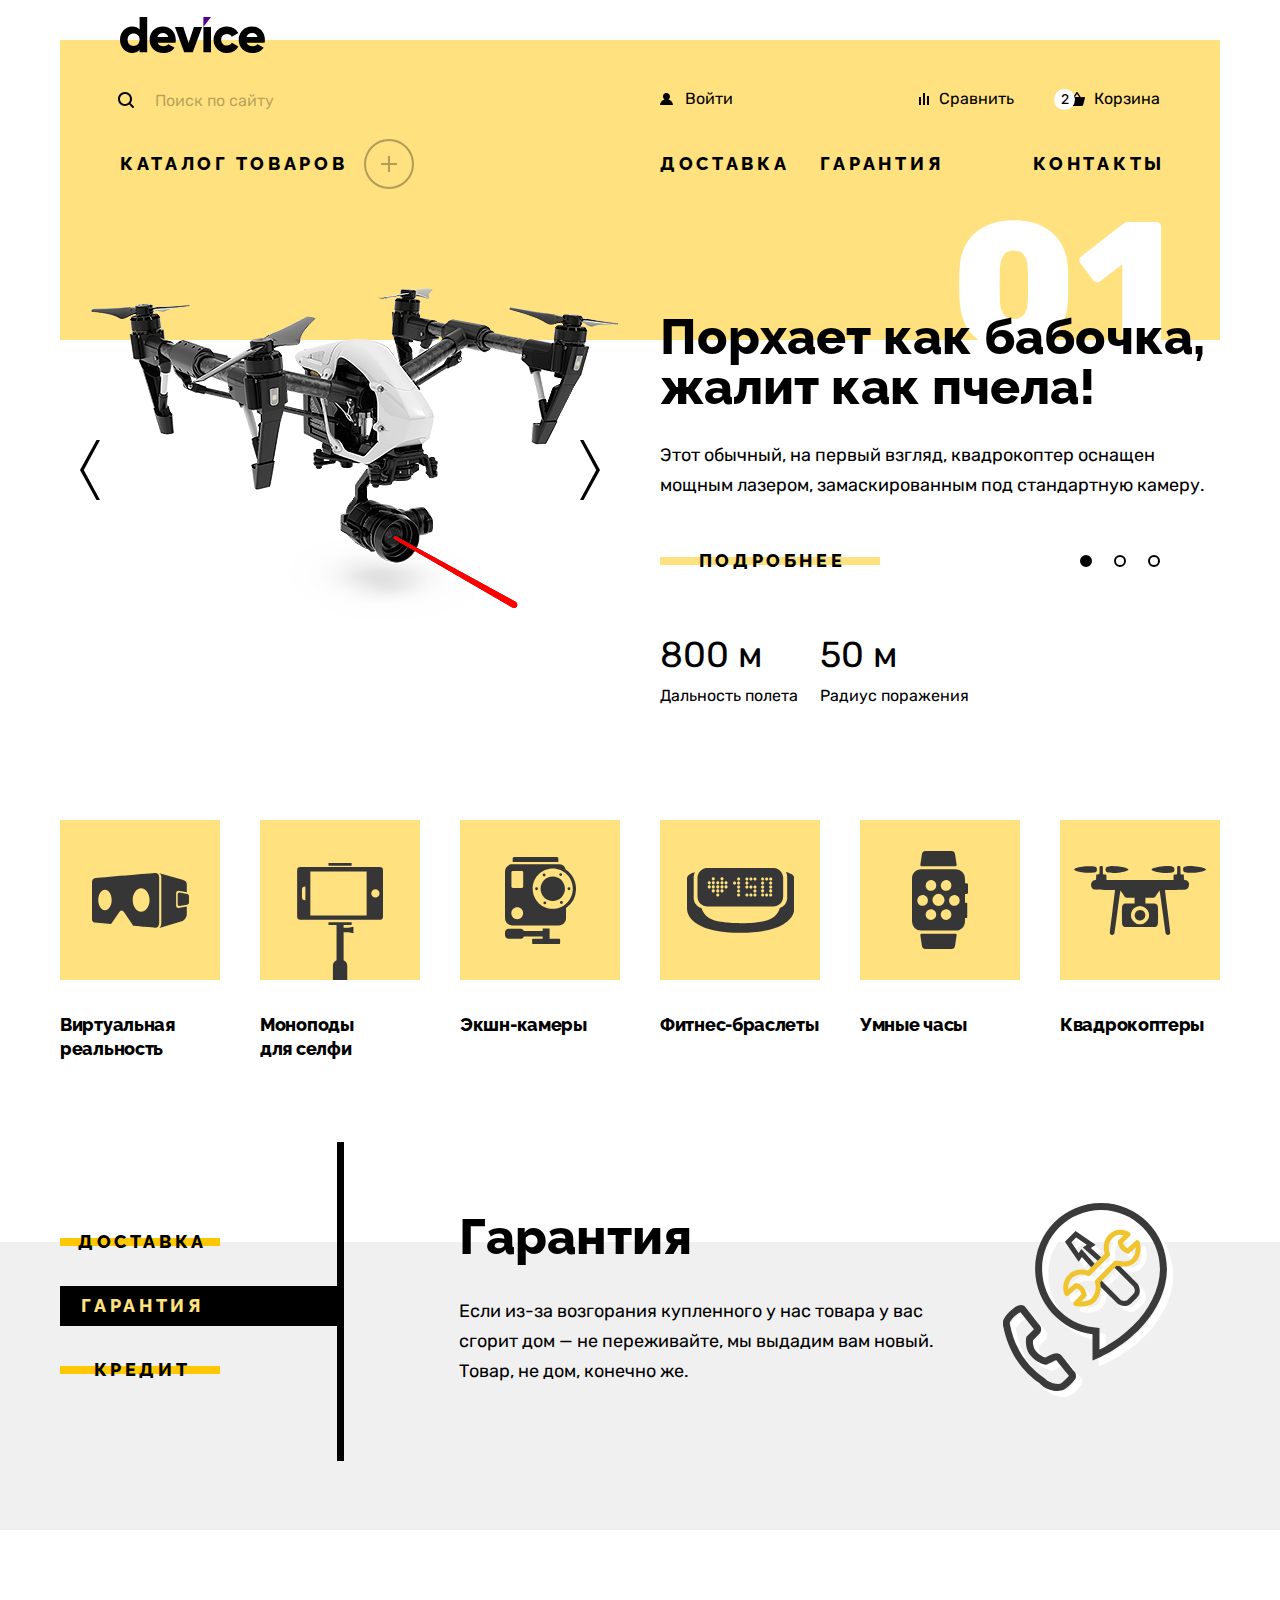
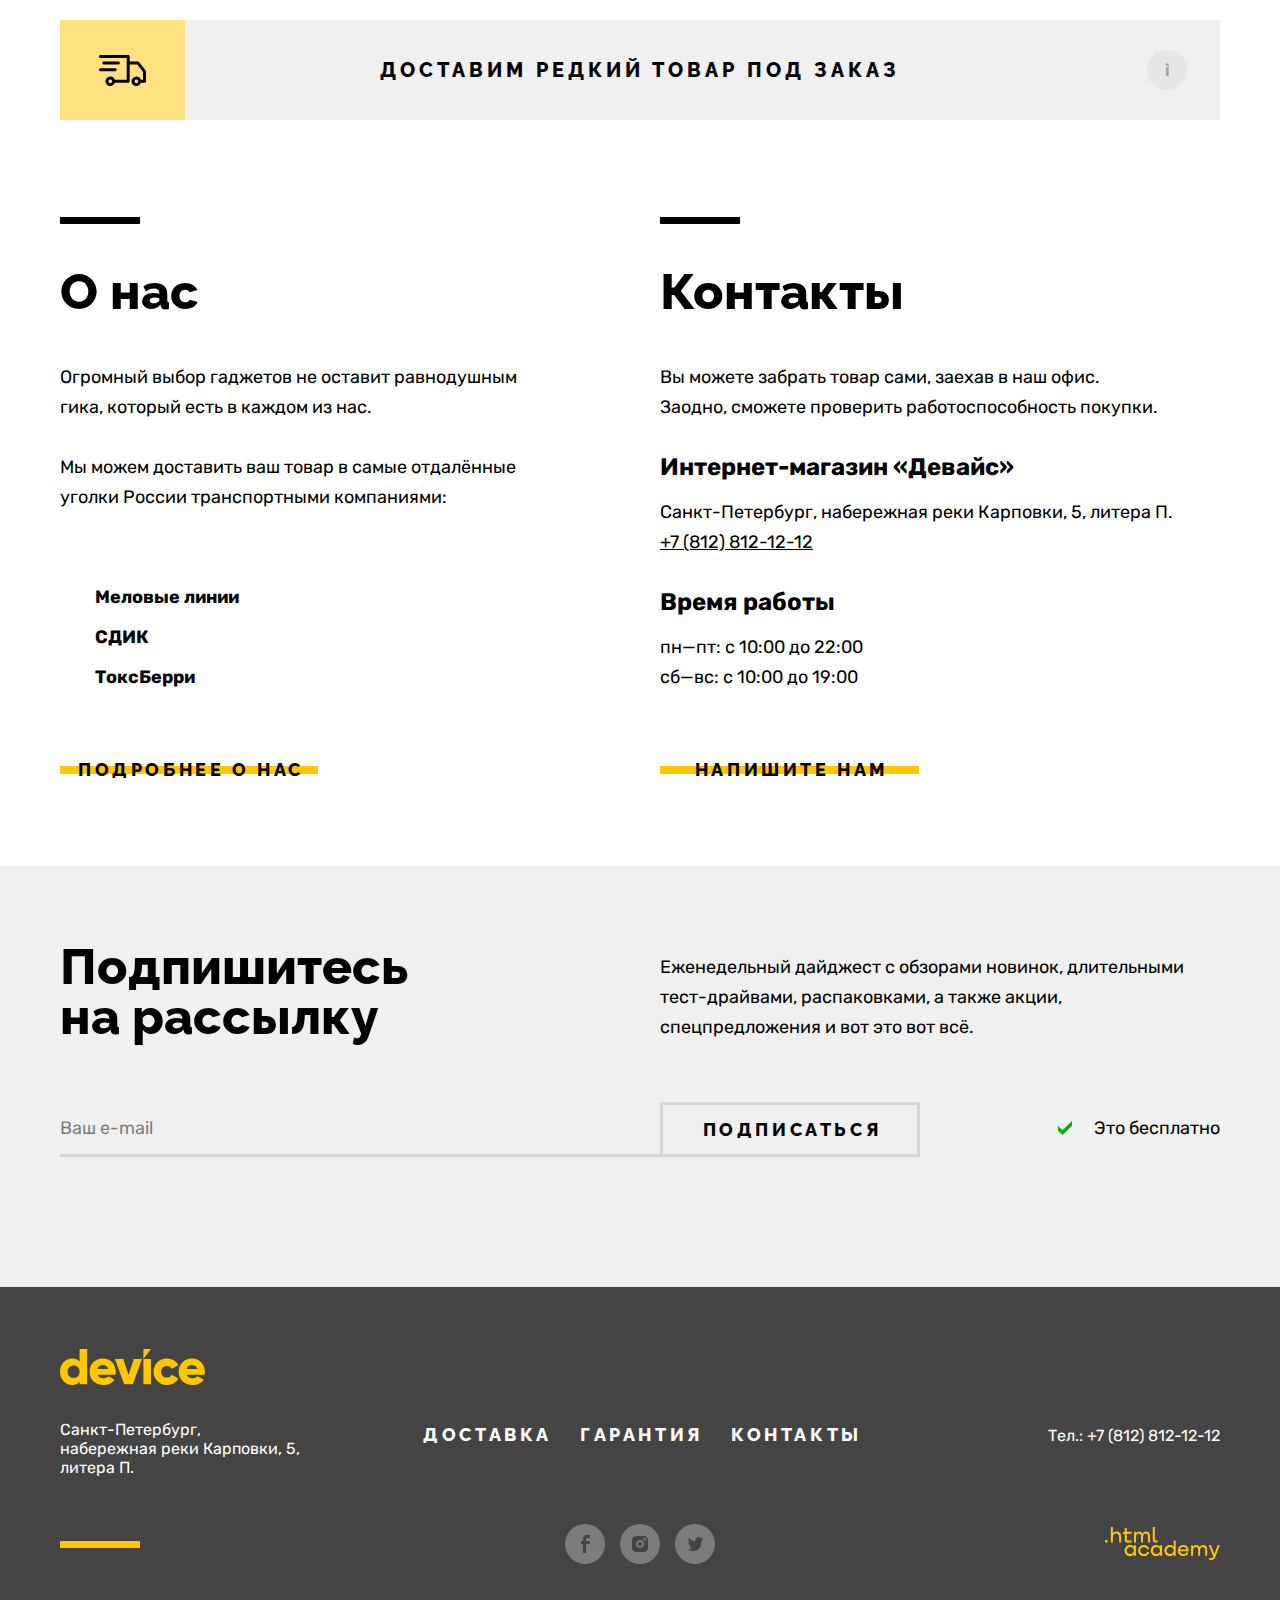
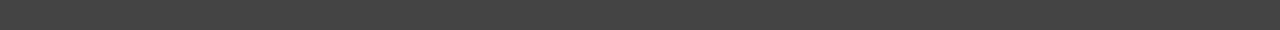
==== index.html @ 48aaa573 "изменил разметку блока secondary-menu" ====
<!DOCTYPE html>
<html lang="ru">
  <head>
    <meta charset="utf-8">
    <title>HTML Academy: Девайс</title>
    <link rel="stylesheet" href="styles/styles.css">
  </head>
  <body>
    <header class="page-header">
      <a class="header-logo-link">
        <img class="logo" src="img/logo-header.svg" width="145" height="36" alt="Логотип.">
      </a>
      <div class="page-header-center">
        <form class="search" action="https://echo.htmlacademy.ru" method="post">
          <label class="visually-hidden" for="search-input">Поиск по сайту</label>
          <input class="search-input" id="search-input" type="search" placeholder="Поиск по сайту">
          <button class="search-button" type="submit">Найти</button>
        </form>
        <ul class="account-list">
          <li class="account-item account-item-login">
            <a class="account-link" href="#">Войти</a>
          </li>
          <li class="account-item account-item-compare">
            <a class="account-link" href="#">Сравнить</a>
          </li>
          <li class="account-item account-item-cart">
            <a class="account-link" href="#">Корзина</a>
          </li>
        </ul>
      </div>
      <nav class="navigation-main">
        <div class="navigation-main-catalog">
          <a class="navigation-main-link catalog-open-close" href="#">Каталог товаров</a>
          <div class="navigation-main-list">
            <ul class="navigation-main-column-list navigation-list">
              <li class="navigation-main-item">
                <a class="main-catalog-link" href="#">Виртуальная реальность</a>
              </li>
              <li class="navigation-main-item">
                <a class="main-catalog-link" href="monopod.html">Моноподы для cелфи</a>
              </li>
              <li class="navigation-main-item">
                <a class="main-catalog-link" href="#">Экшн-камеры</a>
              </li>
            </ul>
            <ul class="navigation-main-column-list navigation-list">
              <li class="navigation-main-item">
                <a class="main-catalog-link" href="#">Фитнес-браслеты</a>
              </li>
              <li class="navigation-main-item">
                <a class="main-catalog-link" href="#">Умные часы</a>
              </li>
            </ul>
            <ul class="navigation-main-column-list navigation-list">
              <li class="navigation-main-item">
                <a class="main-catalog-link" href="#">Квадрокоптеры</a>
              </li>
            </ul>
          </div>
        </div>
        <ul class="navigation-service-list navigation-list">
          <li class="navigation-service-item">
            <a class="navigation-service-link navigation-main-link" href="#">Доставка</a>
          </li>
          <li class="navigation-service-item">
            <a class="navigation-service-link navigation-main-link" href="#">Гарантия</a>
          </li>
          <li class="navigation-service-item navigation-service-item-right">
            <a class="navigation-service-link navigation-main-link" href="#">Контакты</a>
          </li>
        </ul>
      </nav>

    </header>

    <main class="main-index main-container">
      <h1 class="visually-hidden">Магазин электроники Devices</h1>

      <section class="slider-promo page-container">
        <h2 class="visually-hidden">Демо товаров</h2>

        <div class="slider slider-01 slider-active">
          <img class="slider-image" src="img/slider/slider-drone.png" width="560" height="560" alt="Квадрокоптер.">
          <div class="slider-about-block">
            <p class="slider-title general-title">Порхает как бабочка, жалит как пчела!</p>
            <p class="slider-description">Этот обычный, на первый взгляд, квадрокоптер оснащен мощным лазером, замаскированным под стандартную камеру.</p>
            <a class="more-button button" href="#">Подробнее</a>
            <dl class="slider-specs-list">
              <dt class="slider-specs-name">Дальность полета</dt>
              <dd class="slider-specs-value">800 м</dd>
              <dt class="slider-specs-name">Радиус поражения</dt>
              <dd class="slider-specs-value">50 м</dd>
            </dl>
          </div>
        </div>

        <div class="slider slider-02 visually-hidden">
          <img class="slider-image" src="img/slider/slider-fitnes.png" width="560" height="560" alt="Фитнес-браслет.">
          <div class="slider-about-block">
            <p class="slider-title general-title">Худеем<br> правильно!</p>
            <p class="slider-description">Мотивирующие фитнес-браслеты помогут найти в себе силы не пропускать занятия и соблюдать диету.</p>
            <a class="more-button button" href="#">Подробнее</a>
            <dl class="slider-specs-list">
              <dt class="slider-specs-name">Без подзарядки</dt>
              <dd class="slider-specs-value">48 часов</dd>
            </dl>
          </div>
        </div>

        <div class="slider slider-03 visually-hidden">
          <img class="slider-image" src="img/slider/slider-monopods.png" width="560" height="560" alt="Селфи-палка.">
          <div class="slider-about-block">
            <p class="slider-title general-title">Делай селфи,<br>как Бен Стиллер!</p>
            <p class="slider-description">Самая длинная палка для селфи доступна в нашем магазине. Восемь (Восемь, Карл!) метров длиной и весом всего 5 кг.</p>
            <a class="more-button button" href="monopod.html">Подробнее</a>
            <dl class="slider-specs-list">
              <dt class="slider-specs-name">Длина палки</dt>
              <dd class="slider-specs-value">8,5 м</dd>
              <dt class="slider-specs-name">Вес палки</dt>
              <dd class="slider-specs-value">5 кг</dd>
              <dt class="slider-specs-name">Материал</dt>
              <dd class="slider-specs-value">Карбон</dd>
            </dl>
          </div>
        </div>

        <ol class="slider-pagination">
          <li class="slider-pagination-item">
            <button class="slider-pagination-button slider-pagination-button-active" type="button">
              <span class="visually-hidden">1 слайд</span>
            </button>
          </li>
          <li class="slider-pagination-item">
            <button class="slider-pagination-button" type="button">
              <span class="visually-hidden">2 слайд</span>
            </button>
          </li>
          <li class="slider-pagination-item">
            <button class="slider-pagination-button" type="button">
              <span class="visually-hidden">3 слайд</span>
            </button>
          </li>
        </ol>
        <div class="slider-controls">
          <button class="slider-button slider-image-prev">
            <span class="visually-hidden">Предыдущее фото</span>
          </button>
          <button class="slider-button slider-image-next">
            <span class="visually-hidden">Следующее фото</span>
          </button>
        </div>
      </section>

      <section class="navigation-secondary page-container">
        <h2 class="visually-hidden">Дополнительная навигация по сайту</h2>
        <ul class="navigation-secondary-list">
          <li class="navigation-secondary-item">
            <a class="navigation-secondary-link navigation-secondary-virtual" href="#">Виртуальная реальность</a>
          </li>
          <li class="navigation-secondary-item">
            <a class="navigation-secondary-link navigation-secondary-monopods" href="monopod.html">Моноподы<br>для селфи</a>
          </li>
          <li class="navigation-secondary-item">
            <a class="navigation-secondary-link navigation-secondary-action" href="#">Экшн-камеры</a>
          </li>
          <li class="navigation-secondary-item">
            <a class="navigation-secondary-link navigation-secondary-fitnes" href="#">Фитнес-браслеты</a>
          </li>
          <li class="navigation-secondary-item">
            <a class="navigation-secondary-link navigation-secondary-watch" href="#">Умные часы</a>
          </li>
          <li class="navigation-secondary-item">
            <a class="navigation-secondary-link navigation-secondary-drone" href="#">Квадрокоптеры</a>
          </li>
        </ul>
      </section>

      <section class="service">
        <h2 class="visually-hidden">Наши сервисы</h2>
        <div class="service-container page-container">
          <ul class="service-list">
            <li class="service-btn">
              <a class="service-link button" href="#">Доставка</a>
            </li>
            <li class="service-btn service-btn-active">
              <a class="service-link button" href="#">Гарантия</a>
            </li>
            <li class="service-btn">
              <a class="service-link button" href="#">Кредит</a>
            </li>
          </ul>
          <div class="service-info service-info-01 visually-hidden">
            <h3 class="service-info-title general-title">Доставка</h3>
            <p class="service-info-text">
              Мы с удовольствием доставим ваш товар прямо к вашему подъезду совершенно бесплатно!
              Ведь мы неплохо заработаем, поднимая его на ваш этаж.
            </p>
          </div>
          <div class="service-info service-info-02">
            <h3 class="service-info-title general-title">Гарантия</h3>
            <p class="service-info-text">
              Если из-за возгорания купленного у нас товара у вас сгорит дом — не переживайте, мы выдадим вам новый.
              Товар, не дом, конечно же.
            </p>
          </div>
          <div class="service-info service-info-03 visually-hidden">
            <h3 class="service-info-title general-title">Кредит</h3>
            <p class="service-info-text">
              Залезть в долговую яму стало проще! Кредитные консультанты подберут для вас наиболее выгодные условия кредита.
              Выгодные для банка, разумеется.
            </p>
          </div>
        </div>
      </section>

      <section class="delivery page-container">
        <h2 class="visually-hidden">Доставка под заказ</h2>
        <a class="delivery-link" href="#">Доставим редкий товар под заказ</a>
      </section>

      <div class="index-columns page-container">
        <section class="about">
          <h2 class="about-title general-title">О нас</h2>
          <p class="about-description">Огромный выбор гаджетов не оставит равнодушным гика, который есть в каждом из нас.</p>
          <p class="about-transpot">Мы можем доставить ваш товар в самые отдалённые уголки России транспортными компаниями:</p>
          <ul class="about-transport-list">
            <li class="about-transport-item">Меловые линии</li>
            <li class="about-transport-item">СДИК</li>
            <li class="about-transport-item">ТоксБерри</li>
          </ul>
          <a class="button" href="#">Подробнее о нас</a>
        </section>

        <section class="contacts">
          <h2 class="contacts-title general-title">Контакты</h2>
          <p class="contacts-description">Вы можете забрать товар сами, заехав в наш офис.<br> Заодно, сможете проверить работоспособность покупки.</p>
          <h3 class="contacts-subtitle">Интернет-магазин «Девайс»</h3>
          <address class="contacts-address">
            <p class="contacts-address-text">Санкт-Петербург, набережная реки Карповки, 5, литера П.</p>
            <a class="contacts-phone" href="tel:88128121212">+7 (812) 812-12-12</a>
          </address>
          <h3 class="contacts-subtitle">Время работы</h3>
          <ul class="contacts-schedule">
            <li class="contacts-schedule-item">пн—пт: с 10:00 до 22:00</li>
            <li class="contacts-schedule-item">сб—вс: с 10:00 до 19:00</li>
          </ul>
          <a class="button" href="#">Напишите нам</a>
        </section>
      </div>

      <section class="subscribe">
        <div class="subscribe-container page-container">
          <div class="subscribe-wrapper-top">
            <h2 class="subscribe-title general-title">Подпишитесь на рассылку</h2>
            <p class="subscribe-text">Еженедельный дайджест с обзорами новинок, длительными тест-драйвами, распаковками,
              а также акции, спецпредложения и вот это вот всё.
            </p>
          </div>
          <div class="subscribe-wrapper-bottom">
            <form class="subscribe-form" action="https://echo.htmlacademy.ru" method="post">
              <label class="visually-hidden" for="subscribe">Введите e-mail для подписки</label>
              <input class="subscribe-input" id="subscribe" type="email" placeholder="Ваш e-mail" required>
              <button class="subscribe-btn button" type="submit">Подписаться</button>
            </form>
            <span class="subscribe-info">Это бесплатно</span>
          </div>
        </div>
      </section>
    </main>

    <footer class="page-footer">
      <div class="page-footer-container page-container">
        <section class="footer-logo">
          <h2 class="visually-hidden">Логотип компании Девайс</h2>
          <a class="logo-link">
            <img class="logo-image" src="img/logo-footer.svg" width="145" height="36" alt="Лого Device.">
          </a>
        </section>
        <section class="footer-middle">
          <h2 class="visually-hidden">Наши контакты и сервисы</h2>
          <address class="footer-address">
            <p class="footer-address-text">Санкт-Петербург, набережная реки Карповки, 5, литера П.</p>
          </address>
          <ul class="footer-service-list">
            <li class="footer-service-item">
              <a class="footer-service-link" href="#">Доставка</a>
            </li>
            <li class="footer-service-item">
              <a class="footer-service-link" href="#">Гарантия</a>
            </li>
            <li class="footer-service-item">
              <a class="footer-service-link" href="#">Контакты</a>
            </li>
          </ul>
          <address class="footer-address footer-address-phone">
            <a class="footer-contacts-phone" href="tel:88128121212">Тел.: +7 (812) 812-12-12</a>
          </address>
        </section>
        <section class="footer-bottom">
          <h2 class="visually-hidden">Социальные сети</h2>
          <ul class="footer-social-list">
            <li class="footer-social-item">
              <a class="footer-social-link facebook" href="https://facebook.com/htmlacademy">
                <svg class="social-icon" width="9" height="18" viewBox="0 0 9 18" aria-hidden="true" focusable="false" xmlns="http://www.w3.org/2000/svg">
                  <path d="M6.5 3H9V0H5.6C2.8 0 2 1.7 2 4.2V6H0v3h2v9h3V9h3.3l.6-3H5V4.5C5 3.7 5.3 3 6.5 3Z"/>
                </svg>
                <span class="visually-hidden">Фейсбук</span></a>
            </li>
            <li class="footer-social-item">
              <a class="footer-social-link instagram" href="https://instagram.com/htmlacademy/">
                <svg class="social-icon" width="16" height="16" viewBox="0 0 16 16" aria-hidden="true" focusable="false" xmlns="http://www.w3.org/2000/svg">
                  <path d="M8 10a2 2 0 1 0 0-4 2 2 0 0 0 0 4Z"/>
                  <path d="M14.7 1.3c-.9-.9-2-1.3-3.4-1.3H4.7C1.9 0 0 1.9 0 4.7v6.6c0 1.4.4 2.6 1.4 3.4.9.9 2 1.3 3.3 1.3h6.6c1.4 0 2.6-.4 3.4-1.3.8-.9 1.3-2 1.3-3.4V4.7c0-1.4-.4-2.6-1.3-3.4ZM8 12.1c-2.2 0-4.1-1.8-4.1-4.1S5.8 3.9 8 3.9c2.2 0 4.1 1.8 4.1 4.1s-1.9 4.1-4.1 4.1Zm4.6-7.4c-.7 0-1.3-.5-1.3-1.3s.5-1.3 1.3-1.3c.7 0 1.3.6 1.3 1.3 0 .7-.6 1.3-1.3 1.3Z"/>
                </svg>
                <span class="visually-hidden">Инстаграм</span></a>
            </li>
            <li class="footer-social-item">
              <a class="footer-social-link twitter" href="https://twitter.com/htmlacademy_ru">
                <svg class="social-icon" width="15" height="14" viewBox="0 0 15 14" aria-hidden="true" focusable="false" xmlns="http://www.w3.org/2000/svg">
                  <g clip-path="url(#a)">
                    <path d="M9.7.1c1.5-.5 2.6.3 3.2 1.1.5-.2 1.1-.4 1.7-.6 0 .8-.5 1.4-.8 1.6.7.2 1.2-.4 1.2-.4-.1.9-.9 1.7-1.4 1.9-.2 6.3-2.8 10.4-8.9 10.3h-.4C4 14 .6 13.6 0 12.2c2 .2 3.4-.4 4.1-1.1-.8-.3-2.4-.4-2.6-2.8.3.2.5.3 1.1.2C1.5 7.7.3 7 .4 5c.3.3.9.5 1.2.4C1 5.2-.2 2.3.8.8c1.6 1.7 3.3 3.4 6.3 3.5.2-2.1 1-3.5 2.6-4.2Z"/>
                  </g>
                  <defs><clipPath id="a"><path d="M0 0h15v14H0z"/></clipPath></defs>
                </svg>
                <span class="visually-hidden">Твиттер</span></a>
            </li>
          </ul>
          <a class="htmlacademy" href="https://htmlacademy.ru/">
            <span class="visually-hidden">Разработано — htmlacademy.ru</span>
            <svg class="htmlacademy-image" width="115" height="34" viewBox="0 0 115 34" aria-hidden="true" focusable="false" xmlns="http://www.w3.org/2000/svg">
              <path d="M0 12.9v2.6h2.5v-2.6H0ZM11.6 4.5c-1.6 0-2.8.7-3.6 1.7h-.1V0h-2v15.5h2v-5.3c0-2.1 1.3-3.6 3.3-3.6 1.8 0 2.9 1.4 2.9 3.2v5.7h2V9.4c.1-3-1.8-4.9-4.5-4.9ZM26.6 4.8h-4.8V1.1h-2v3.8h-1.9v2h1.9v6c0 1.7 1 2.7 2.7 2.7h4.1v-2h-3.7c-.7 0-1.1-.4-1.1-1.1V6.8h4.8v-2ZM41.1 4.6c-1.6 0-2.9.8-3.5 2.1h-.1c-.6-1.2-1.8-2.1-3.4-2.1-1.4 0-2.5.8-3.1 1.8h-.1V4.8H29v10.6h2V10c0-2 1-3.5 2.6-3.5 1.5 0 2.4 1 2.4 2.6v6.3h2V9.8c0-2.4 1.4-3.3 2.6-3.3 1.5 0 2.4 1 2.4 2.6v6.3h2V8.9c.1-2.5-1.4-4.3-3.9-4.3ZM47.8 12.7c0 1.7 1 2.7 2.8 2.7h2v-2h-1.7c-.7 0-1.1-.4-1.1-1.1V0h-2v12.7ZM28.9 19.7c-.9-1.1-2.2-1.8-3.9-1.8-3.1 0-5.4 2.3-5.4 5.6s2.3 5.6 5.4 5.6c1.8 0 3-.8 3.8-1.9h.1v1.6h2V18.2h-2v1.5Zm-3.6 7.4c-2.2 0-3.6-1.6-3.6-3.6s1.4-3.6 3.6-3.6 3.6 1.6 3.6 3.6c0 1.9-1.4 3.6-3.6 3.6ZM44.2 22c-.5-2.4-2.6-4.1-5.4-4.1-3.4 0-5.6 2.5-5.6 5.6 0 3.1 2.2 5.6 5.6 5.6 2.8 0 4.9-1.8 5.4-4.2h-2.1c-.4 1.3-1.7 2.3-3.3 2.3-2.2 0-3.6-1.6-3.6-3.6s1.4-3.6 3.6-3.6c1.6 0 2.8 1 3.3 2.2h2.1V22ZM55.1 19.7c-.9-1.1-2.2-1.8-3.9-1.8-3.1 0-5.4 2.3-5.4 5.6s2.3 5.6 5.4 5.6c1.8 0 3-.8 3.8-1.9h.1v1.6h2V18.2h-2v1.5Zm-3.6 7.4c-2.2 0-3.6-1.6-3.6-3.6s1.4-3.6 3.6-3.6 3.6 1.6 3.6 3.6c0 1.9-1.5 3.6-3.6 3.6ZM68.7 19.8c-.9-1.1-2.2-1.9-3.9-1.9-3.1 0-5.4 2.3-5.4 5.6s2.2 5.6 5.4 5.6c1.7 0 3-.8 3.8-1.8h.1v1.5h2V13.4h-2v6.4Zm-3.6 7.3c-2.2 0-3.6-1.6-3.6-3.6s1.4-3.6 3.6-3.6 3.6 1.6 3.6 3.6c-.1 2-1.5 3.6-3.6 3.6ZM78.3 17.9c-3.3 0-5.5 2.5-5.5 5.6 0 3 2.1 5.6 5.5 5.6 2.5 0 4.5-1.3 5.2-3.6h-2.1c-.5 1-1.6 1.6-3 1.6-1.9 0-3.3-1.3-3.4-2.9h8.8c.2-3.6-2-6.3-5.5-6.3Zm0 1.9c1.7 0 3 1 3.3 2.6h-6.5c.3-1.5 1.5-2.6 3.2-2.6ZM98.2 17.9c-1.6 0-2.9.8-3.6 2h-.1c-.6-1.2-1.8-2-3.4-2-1.4 0-2.5.7-3.1 1.8v-1.5h-1.9v10.6h2v-5.4c0-2 1-3.4 2.6-3.5 1.5 0 2.4 1 2.4 2.6v6.3h2v-5.6c0-2.4 1.4-3.3 2.6-3.3 1.5 0 2.4 1 2.4 2.6v6.3h2v-6.5c.1-2.6-1.4-4.4-3.9-4.4ZM109.4 27l-3.6-8.9h-2.2l4.8 11.6c-.3.9-.7 1.2-1.7 1.2h-2.5v2h2.5c1.8 0 2.8-.8 3.5-2.6l4.7-12.2h-2.1l-3.4 8.9Z"/>
            </svg>
          </a>
        </section>
      </div>
    </footer>
  </body>
</html>
---- styles/styles.css ----
@font-face {
  font-family: "Raleway";
  font-style: normal;
  font-weight: 800;
  src: url("../fonts/raleway/raleway-800.woff2") format("woff2");
  font-display: swap;
}

@font-face {
  font-family: "Rubik";
  font-style: normal;
  font-weight: 400;
  src: url("../fonts/rubik/rubik-400.woff2") format("woff2");
  font-display: swap;
}

@font-face {
  font-family: "Rubik";
  font-style: normal;
  font-weight: 700;
  src: url("../fonts/rubik/rubik-700.woff2") format("woff2");
  font-display: swap;
}

@font-face {
  font-family: "Rubik";
  font-style: normal;
  font-weight: 800;
  src: url("../fonts/rubik/rubik-800.woff2") format("woff2");
  font-display: swap;
}

html {
  height: 100%;
  box-sizing: border-box;
}

*,
*::before,
*::after {
  box-sizing: inherit;
}


body {
  display: flex;
  flex-direction: column;
  min-height: 100%;
  box-sizing: border-box;
  margin: 0;
  padding-top: 40px;
  font-family: "Rubik", sans-serif;
  font-size: 18px;
  line-height: 30px;
  color: #000000;
}

/* убираем крестик в инпуте хрома */
input::-webkit-search-decoration,
input::-webkit-search-cancel-button,
input::-webkit-search-results-button,
input::-webkit-search-results-decoration { display: none; }

.visually-hidden {
  position: absolute;
  width: 1px;
  height: 1px;
  margin: -1px;
  padding: 0;
  border: 0;
  white-space: nowrap;
  -webkit-clip-path: inset(100%);
  clip-path: inset(100%);
  clip: rect(0 0 0 0);
  overflow: hidden;
}

.button {
  display: inline-block;
  position: relative;
  padding-top: 9px;
  padding-bottom: 10px;
  padding-right: 14px;
  padding-left: 18px;
  font-family: "Raleway", sans-serif;
  font-size: 18px;
  line-height: 21px;
  text-align: center;
  text-transform: uppercase;
  text-decoration: none;
  letter-spacing: 0.2em;
  color: #000000;
}

.button::before {
  content: "";
  position: absolute;
  top: 16px;
  left: 0;
  width: 100%;
  height: 8px;
  background-color: #FFC700;
  z-index: -1;
  transition: transform 0.3s;
}

.button:hover::before {
  background-color: #FFC700;
  transform: scaleY(5);
}

.button:focus {
  outline: none;
}

.button:focus::before {
  background-color: #AF4FFF;
}

.button:active {
  color:rgba(0, 0, 0, 0.3);
}

.page-header {
  display: flex;
  flex-direction: column;
  position: relative;
  width: 1160px;
  margin: 0 auto;
  padding-top: 40px;
  padding-right: 40px;
  padding-left: 40px;
  background-color: #FFE17F;
  font-size: 16px;
  line-height: 19px;
}

.page-header-inner {
  padding-bottom: 36px;
}

.page-header a {
  color: #000000;
  text-decoration: none;
}

.header-logo-link {
  align-self: flex-start;
  position: absolute;
  top: -23px;
  margin-left: 20px;
}

.page-header-center {
  display: flex;
  align-items: flex-start;
  margin-bottom: 15px;
  margin-right: 20px;
}

.search {
  display: flex;
}

.search-input {
  width: 516px;
  min-height: 40px;
  padding-left: 55px;
  outline: none;
  border: none;
  border-radius: 20px;
  font-family: "Rubik", sans-serif;
  font-size: 16px;
  line-height: 19px;
  background-color: transparent;
  background-repeat: no-repeat;
  background-image: url(../img/search.svg);
  background-size: 16px 16px;
  background-position: 18px center;
}

.search-input::placeholder {
  color: rgba(0, 0, 0, 0.3);
}

.search-input:hover::placeholder {
  color: rgba(0, 0, 0, 0.6);
}

.search-input:focus {
  box-shadow: inset 0 0 0 2px #af4fff;
}

.search-input:not(:placeholder-shown) {
  width: 356px;
  border-radius: 20px 0 0 20px;
  box-shadow: inset 2px 0 0 0 #000000,
              inset 0 -2px 0 0 #000000,
              inset 0 2px 0 0 #000000;
}

.search-input:not(:placeholder-shown)~.search-button {
  display: block;
}

.search-button {
  display: none;
  width: 160px;
  min-height: 40px;
  padding: 0;
  margin: 0;
  padding-top: 8px;
  padding-bottom: 9px;
  background-color: transparent;
  border: none;
  border-radius: 0 20px 20px 0;
  box-shadow: inset 0 0 0 2px #000000;
  font-family: "Rubik", sans-serif;
  font-size: 16px;
  line-height: 19px;
  cursor: pointer;
}

.search-button:hover {
  color: #FFFFFF;
  background-color: #000000;
}

.search-button:focus {
  box-shadow: inset 0 0 0 2px #af4fff;
  outline: none;
}

.account-list {
  display: flex;
  flex-wrap: wrap;
  width: 500px;
  margin: 0;
  margin-left: auto;
  padding: 0;
  padding-top: 4px;
  list-style-type: none;
}

.account-item {
  margin-right: 55px;
}

.account-item-login,
.account-item-exit {
  margin-right: auto;
}

.account-item-cart {
  margin-right: 0;
}

.account-item-active {
  margin-right: 30px;
}

.account-link {
  display: block;
  position: relative;
  padding-top: 5px;
  padding-left: 25px;
  padding-bottom: 6px;
  margin-bottom: 10px;
  background-repeat: no-repeat;
  background-position: left center;
}

.account-item-login>.account-link,
.account-item-active>.account-link {
  background-image: url(../img/login.svg);
  background-size: 13px 12px;
}

.account-item-compare>.account-link {
  background-image: url(../img/compare.svg);
  background-size: 10px 12px;
  background-position: 5px center;
}

.account-item-cart>.account-link::before {
  content: "2";
  position: absolute;
  width: 21px;
  height: 21px;
  padding: 3px 0;
  margin: auto 0;
  top: 0;
  right: auto;
  bottom: 0;
  left: -15px;
  border-radius: 50%;
  background-color: #FFFFFF;
  text-align: center;
  font-size: 14px;
  line-height: 16px;
}

.account-item-cart>.account-link {
  background-image: url(../img/cart.svg);
  background-size: 16px 14px;
}

.account-link:hover {
  opacity: 0.6;
}

.account-link:focus {
  outline: none;
}

.account-link:focus::after {
  content: "";
  position: absolute;
  top: -5px;
  left: -20px;
  width: calc(100% + 40px);
  height: calc(100% + 10px);
  box-shadow: inset 0 0 0 2px #af4fff;
  border-radius: 25px;
}

.account-link:active {
  opacity: 0.3;
}

.account-link:active::after {
  content: none;
}

.account-item-exit>.account-link {
  padding-left: 0;
}

.navigation-list {
  margin: 0;
  padding: 0;
  list-style-type: none;
}

.navigation-main-link,
.navigation-service-link {
  font-family: "Raleway", sans-serif;
  font-size: 18px;
  line-height: 21px;
  text-transform: uppercase;
  letter-spacing: 3.7px;
}

.navigation-main {
  display: flex;
  padding-top: 10px;
  margin-left: 20px;
  margin-right: 15px;
}

.navigation-main-catalog {
  position: relative;
  display: flex;
  flex-direction: column;
}

.navigation-main-link {
  display: block;
  position: relative;
  padding-top: 4px;
  padding-bottom: 5px;
  margin-right: 30px;
  margin-bottom: 11px;
}

.navigation-main-link:hover {
  box-shadow: 0px 2px 0px 0px #000000;
}

.navigation-main-link:hover::before {
  content: none;
}

.navigation-main-catalog:hover>.navigation-main-link::after {
  opacity: 1;
  background-image: url(../img/minus.svg);
}

.navigation-main-link:focus {
  outline: none;
}

.navigation-main-link:focus::before {
  content: "";
  position: absolute;
  top: -10px;
  left: -20px;
  width: calc(100% + 35px);
  height: calc(100% + 20px);
  box-shadow: inset 0 0 0 2px #af4fff;
  border-radius: 25px;
}

.navigation-main-link:active::before {
  content: none;
}

.navigation-main-link:active {
  opacity: 0.3;
}

.navigation-main-catalog:hover>.navigation-main-list {
  display: flex;
}

.navigation-main-catalog:focus-within>.navigation-main-list {
  display: flex;
}

.navigation-main-catalog:focus-within>.navigation-main-link::after {
  opacity: 1;
  background-image: url(../img/minus.svg);
}

.catalog-open-close {
  margin-right: 0;
}

.catalog-open-close::after {
  content: "";
  position: absolute;
  width: 50px;
  height: 50px;
  top: -10px;
  bottom: 0;
  left: auto;
  right: -66px;
  border-radius: 50%;
  border: 2px solid #000000;
  background-position: center;
  background-repeat: no-repeat;
  background-image: url(../img/plus.svg);
  opacity: 0.3;
  pointer-events: none;
}

.navigation-main-list {
  display: none;
  flex-wrap: wrap;
  position: absolute;
  top: 40px;
  left: -60px;
  width: 1160px;
  padding-left: 56px;
  padding-bottom: 43px;
  padding-top: 30px;
  padding-right: 56px;
  background-color: #FFE17F;
  z-index: 1;
}

.navigation-main-column-list {
  display: flex;
  flex-direction: column;
  align-items: flex-start;
  min-width: 165px;
  margin-right: 36px;
}

.main-catalog-link {
  display: block;
  position: relative;
  padding: 5px;
  padding-top: 4px;
  line-height: 18px;
}

.main-catalog-link:hover {
  opacity: 0.6;
}

.main-catalog-link:focus {
  outline: none;
}

.main-catalog-link:focus::before {
  content: "";
  position: absolute;
  top: 0;
  left: -10px;
  width: calc(100% + 20px);
  height: 100%;
  box-shadow: inset 0 0 0 2px #af4fff;
  border-radius: 25px;
}

.main-catalog-link:active {
  opacity: 0.3;
}

.main-catalog-link:active::before {
  content: none;
}

.navigation-main-item {
  margin-bottom: 9px;
}

.navigation-service-list {
  display: flex;
  flex-wrap: wrap;
  width: 505px;
  margin-left: auto;
}

.navigation-service-item-right {
  margin-left: auto;
}

.navigation-service-item-right>.navigation-main-link {
  margin-right: 0;
}

.general-title {
  font-family: "Raleway", sans-serif;
  font-size: 50px;
  line-height: 50px;
  margin: 0;
  padding: 0;
}

.main-container {
  flex-grow: 1;
}

.page-container {
  width: 1160px;
  margin: 0 auto;
}

.main-inner {
  padding-top: 38px;
}

.slider-promo {
  position: relative;
  margin-bottom: 70px;
  background: linear-gradient(to bottom, #FFE17F 150px,#FFE17F 150px,transparent 150px);
}

.slider {
  display: flex;
  justify-content: space-between;
}

.slider-image {
  width: 560px;
}

.slider-button {
  display: block;
  position: absolute;
  width: 40px;
  height: 80px;
  margin: auto 0;
  top: 0;
  right: auto;
  bottom: 0;
  border: none;
  border-radius: 6px;
  background-color: transparent;
  background-position: center;
  background-repeat: no-repeat;
  cursor: pointer;
}

.slider-button:hover {
  opacity: 0.6;
}

.slider-button:focus {
  box-shadow: inset 0 0 0 2px #af4fff;
  outline: none;
}

.slider-button:active {
  opacity: 0.3;
}

.slider-image-prev {
  left: 10px;
  background-image: url(../img/left-tall-arrow.svg);
}

.slider-image-next {
  left: 510px;
  background-image: url(../img/right-tall-arrow.svg);
}

.slider-about-block {
  position: relative;
  display: flex;
  flex-direction: column;
  align-items: flex-start;
  width: 560px;
  padding-top: 122px;
}

.slider-about-block::before {
  position: absolute;
  content: "";
  top: 82px;
  bottom: 0;
  left: auto;
  right: 48px;
  font-size: 180px;
  line-height: 30px;
  color: #FFFFFF;
  font-weight: 800;
  z-index: 0;
}

.slider-01 .slider-about-block::before {
  content: "01";
}

.slider-02 .slider-about-block::before {
  content: "02";
}

.slider-03 .slider-about-block::before {
  content: "03";
}

.slider-title {
  margin-bottom: 28px;
  z-index: 0;
}

.slider-description {
  margin: 0;
  margin-bottom: 36px;
}

.more-button {
  width: 220px;
  height: 50px;
  padding-top: 14px;
  margin-bottom: 54px;
}

.more-button::before {
  top: 21px;
  background-color: #FFE17F;
}

.more-button:hover::before {
  background-color: #FFE17F;
  transform: scaleY(6);
}

.slider-specs-list {
  display: grid;
  grid-auto-columns: minmax(140px, max-content);
  column-gap: 20px;
  margin: 0;
  padding: 0;
  list-style-type: none;
}

.slider-specs-value {
  grid-row: 1 / 2;
  margin: 0;
  margin-bottom: 11px;
  font-size: 36px;
  font-weight: 400;
  line-height: 30px;
}

.slider-specs-name {
  grid-row: 2 / 3;
  font-size: 16px;
}

.slider-pagination {
  display: flex;
  position: absolute;
  bottom: 183px;
  right: 60px;
  margin: 0;
  padding: 0;
  list-style-type: none;
}

.slider-pagination-button {
  display: block;
  padding: 4px;
  margin-left: 22px;
  border: 2px solid #000000;
  border-radius: 50%;
  background-color: transparent;
  cursor: pointer;
}

.slider-pagination-button:hover {
  opacity: 0.6;
}

.slider-pagination-button:focus {
  border-color: #AF4FFF;
  outline: none;
}

.slider-pagination-button:active {
  opacity: 0.3;
}

.slider-pagination-button-active {
  background-color: #000000;
  cursor: default;
}

.navigation-secondary-list {
  display: grid;
  grid-template-columns: repeat(6, 160px);
  gap: 40px;
  margin: 0;
  margin-bottom: 78px;
  padding: 0;
  list-style-type: none;
}

.navigation-secondary-link {
  display: inline-block;
  position: relative;
  width: 160px;
  padding-top: 193px;
  font-family: "Raleway", sans-serif;
  font-size: 18px;
  line-height: 24px;
  letter-spacing: -0.3px;
  text-decoration: none;
  background: linear-gradient(to bottom, #FFE17F 160px, transparent 160px);
  color: #000000;
}

.navigation-secondary-link::before {
  content: "";
  position: absolute;
  top: 0;
  left: 0;
  height: 160px;
  width: 160px;
  background-repeat: no-repeat;
  background-position: center center;
}

.navigation-secondary-virtual::before {
  background-image: url(../img/popular/popular-virtual.svg);
  background-size: 97px 55px;
}

.navigation-secondary-monopods::before {
  background-image: url(../img/popular/popular-monopods.svg);
  background-size: 86px 117px;
  background-position-y: bottom;
}

.navigation-secondary-action::before {
  background-image: url(../img/popular/popular-action.svg);
  background-size: 71px 87px;
}

.navigation-secondary-fitnes::before {
  background-image: url(../img/popular/popular-fitnes.svg);
  background-size: 107px 65px;
}

.navigation-secondary-watch::before {
  background-image: url(../img/popular/popular-watch.svg);
  background-size: 56px 98px;
}

.navigation-secondary-drone::before {
  background-image: url(../img/popular/popular-drone.svg);
  background-size: 132px 69px;
}

.navigation-secondary-link:hover {
  background-color: #FFC700;
  background: linear-gradient(to bottom, #FFC700 160px, transparent 160px);
}

.navigation-secondary-link:focus {
  color: #AF4FFF;
  outline: none;
}

.navigation-secondary-link:focus::before {
  box-shadow: 0 0 0 5px #AF4FFF;
}

.navigation-secondary-link:active {
  color: rgba(0, 0, 0, 0.3)
}

.navigation-secondary-link:active::before {
  opacity: 0.3;
}

.service {
  margin-bottom: 90px;
  background: linear-gradient(to bottom, transparent 100px,#F0F0F0 100px,#F0F0F0 100px);
}

.service-container {
  display: flex;
  padding-bottom: 69px;
  background: linear-gradient(to bottom, transparent 100px,#F0F0F0 100px,#F0F0F0 100px);
  /* дублирую цвет для контейнеров, чтобы не было глюка с недозаливкой background-color при увеличении */
}

.service-list {
  position: relative;
  width: 280px;
  margin: 0px;
  margin-right: 120px;
  padding-left: 0px;
  padding-top: 80px;
  padding-bottom: 47px;
  list-style-type: none;
}

.service-list::before {
  content: "";
  position: absolute;
  right: -4px;
  top: 0;
  width: 7px;
  height: 100%;
  background-color: black;
}

.service-link {
  width: 160px;
  letter-spacing: 0.2em;
  z-index: 0;
}

.service-info {
  position: relative;
  padding-top: 70px;
}

.service-info::before {
  content: "";
  position: absolute;
  width: 180px;
  height: 200px;
  bottom: 0;
  left: auto;
  right: -235px;
  background-repeat: no-repeat;
}

.service-info-01::before {
  top: 67px;
  background-image: url(../img/services-delivery.svg);
  background-size: 136px 164px;
  background-position: center;
}

.service-info-02::before {
  top: 58px;
  background-image: url(../img/services-warranty.svg);
  background-size: 171px 195px;
  background-position: right;
}

.service-info-03::before {
  top: 54px;
  background-image: url(../img/services-credit.svg);
  background-size: 156px 188px;
  background-position: left;
}

.service-info-title {
  margin-bottom: 34px;
}

.service-info-text {
  width: 480px;
  margin: 0;
}

.service-btn {
  margin-bottom: 24px;
}

.service-btn-active {
  background-color: #000000;
}

.service-btn-active .button {
  color: #FFE17F;
  background-color: #000000;
}

.service-btn-active .button::before {
  display: none;
}

.delivery {
  margin-bottom: 97px;
}

.delivery-link {
  display: flex;
  position: relative;
  min-height: 100px;
  padding: 0 150px;
  justify-content: center;
  align-items: center;
  font-family: "Raleway", sans-serif;
  font-size: 20px;
  line-height: 23px;
  letter-spacing: 0.2em;
  text-transform: uppercase;
  text-decoration: none;
  text-align: center;
  color: #000000;
  background: linear-gradient(to right, #FFE17F 125px, #F0F0F0 125px);
}

.delivery-link::before {
  content: "";
  position: absolute;
  left: 0;
  width: 125px;
  height: 100px;
  background-repeat: no-repeat;
  background-position: center;
  background-image: url(../img/delivery-car.svg);
  background-size: 47px 31px;
}

.delivery-link::after {
  content: "i";
  position: absolute;
  display: flex;
  justify-content: center;
  align-items: center;
  right: 33px;
  width: 40px;
  height: 40px;
  border-radius: 50%;
  background: rgba(220, 220, 220, 0.5);
  text-transform: none;
  font-size: 17px;
  letter-spacing: 0;
  color:rgba(0, 0, 0, 0.3);
}

.delivery-link:hover {
  background: linear-gradient(to right, #FFC700 125px, #EBEBEB 125px);
}

.delivery-link:hover::after {
  color:rgba(0, 0, 0, 1);
  background: rgba(220, 220, 220, 1);
}

.delivery-link:focus {
  box-shadow: 0 0 0 5px #af4fff;
  outline: none;
}

.delivery-link:active,
.delivery-link:active::after {
  color:rgba(0, 0, 0, 0.3);
}

.delivery-link:active::before {
  opacity: 0.3;
}

.index-columns {
  display: flex;
  margin-bottom: 76px;
}

.about::before,
.contacts::before {
  content: "";
  display: block;
  position: absolute;
  top: 0;
  left: 0;
  width: 80px;
  height: 7px;
  background-color: #000000;
}

.contacts>.button {
  min-width: 259px;
}

.about {
  display: flex;
  flex-direction: column;
  align-items: flex-start;
  position: relative;
  width: 500px;
  margin-right: 100px;
  padding-top: 50px;
}

.about-title {
  margin-bottom: 45px;
}

.about-description,
.about-transpot {
  margin-top: 0;
  margin-bottom: 30px;
}

.about-transport-list {
  margin: 0;
  padding-left: 0;
  padding-top: 45px;
  padding-bottom: 43px;
  list-style: none;
}

.about-transport-item {
  padding-left: 35px;
  margin-bottom: 20px;
  font-weight: 700;
  line-height: 20px;
}
.contacts {
  display: flex;
  flex-direction: column;
  align-items: flex-start;
  position: relative;
  width: 560px;
  padding-top: 50px;
}

.contacts-title {
  margin-bottom: 45px;
}

.contacts-description {
  margin-top: 0;
  margin-bottom: 30px;
}

.contacts-subtitle {
  margin-top: 0;
  margin-bottom: 15px;
  font-size: 24px;
  font-weight: 700;
}

.contacts-address {
  margin-bottom: 30px;
  font-style: normal;
}

.contacts-address-text {
  margin: 0;
}

.contacts-phone {
  color: #000000;
}

.contacts-schedule {
  margin: 0;
  margin-bottom: 58px;
  padding-left: 0;
  list-style-type: none;
}

.subscribe {
  background-color: #F0F0F0;
}

.subscribe-container {
  display: flex;
  flex-direction: column;
  padding-bottom: 100px;
  padding-top: 76px;
  background-color: #F0F0F0;
}

.subscribe-wrapper-top {
  display: flex;
  margin-bottom: 50px;
}

.subscribe-title {
  width: 360px;
  margin: 0;
}

.subscribe-text {
  width: 560px;
  margin-top: 10px;
  margin-bottom: 10px;
  margin-left: auto;
  padding-right: 31px;
}

.subscribe-wrapper-bottom {
  display: flex;
  align-items: baseline;
  margin-bottom: 30px;
}

.subscribe-form {
  display: flex;
}

.subscribe-input {
  width: 600px;
  margin: 0;
  padding: 0;
  font-family: "Rubik", sans-serif;
  font-size: 18px;
  line-height: 30px;
  border: none;
  border-bottom: 3px solid rgba(0, 0, 0, 0.1);
  background-color: transparent;
}
.subscribe-input::placeholder {
  color: rgba(0, 0, 0, 0.5);
}

.subscribe-input:hover {
  border-color: rgba(0, 0, 0, 0.2);
}

.subscribe-input:hover::placeholder {
  color: rgba(0, 0, 0, 0.7);
}

.subscribe-input:focus {
  background-color: #DCDCDC;
  outline: none;
}

.subscribe-input:not(:placeholder-shown) {
  border-color: rgba(0, 0, 0, 1);
}

.subscribe-input:invalid:not(:placeholder-shown) {
  border-color: #FF3D3D;
}

.subscribe-btn {
  width: 260px;
  height: 55px;
  border: 3px solid rgba(0, 0, 0, 0.1);
  background-color: transparent;
  cursor: pointer;
}

.subscribe-btn:hover {
  background-color: #000000;
  color: #FFFFFF;
}

.subscribe-btn:focus {
  border-color: #AF4FFF;
}

.subscribe-btn:active {
  color: rgba(255, 255, 255, 0.3);
}

.subscribe-info {
  display: block;
  margin-left: auto;
  padding-left: 36px;
  background-image: url(../img/tick.svg);
  background-size: 14px 14px;
  background-repeat: no-repeat;
  background-position: left center;
}

.inner-header {
  padding-left: 60px;
}

.inner-header-title {
  margin-bottom: 17px;
}

.breadcrumbs-list {
  display: flex;
  margin: 0;
  padding: 0;
  margin-bottom: 44px;
  list-style-type: none;
}

.breadcrumbs-link {
  margin-right: 35px;
  font-size: 16px;
  line-height: 19px;
  text-decoration: none;
  color: #000000;
  opacity: 0.6;
}

.catalog-section {
  font-size: 16px;
  line-height: 19px;
  background: linear-gradient(to right, #EBEBEB calc(50% - 252px), transparent calc(50% - 252px));
}

.catalog-header {
  background: linear-gradient(to right, #DCDCDC calc(50% - 252px), #EBEBEB calc(50% - 252px));
}

.catalog-header-container {
  display: flex;
  align-items: center;
  background-color: #EBEBEB;
}

.catalog-container {
  display: flex;
}

.catalog-filter-list {
  list-style-type: none;
}

.catalog-filter-group {
  list-style-type: none;
}

.catalog-filter-title {
  width: 328px;
  padding-left: 60px;
  padding-right: 70px;
  padding-top: 25px;
  padding-bottom: 26px;
  margin: 0;
  font-family: "Raleway", sans-serif;
  font-size: 16px;
  text-transform: uppercase;
  letter-spacing: 0.2em;
  background-color: #DCDCDC;
}

.catalog-filter-form {
  width: 328px;
  padding-left: 60px;
  padding-right: 70px;
  background-color: #EBEBEB;
}

.catalog-filter-legend {
  font-size: 18px;
  line-height: 20px;
  font-weight: 700;
}

.range-toggle {
  font-size: 15px;
  line-height: 18px;
  opacity: 0.3;
}

.catalog-filter-form>.button {
  background-color: transparent;
  border: none;
  z-index: 0;
}

.sorting-type {
  display: flex;
  flex-grow: 1;
  align-items: center;
  padding-left: 73px;
  background-color: #EBEBEB;
}

.sorting-type-form {
  margin-right: auto;
}

.sorting-label {
  margin-right: 30px;
  font-family: "Raleway", sans-serif;
  font-size: 16px;
  line-height: 18px;
  letter-spacing: 0.2em;
  text-transform: uppercase;
}

.select-control {
  padding-right: 12px;
  padding-left: 11px;
  border: none;
  background-color: #EBEBEB;
  font-family: "Rubik", sans-serif;
  font-size: 16px;
  line-height: 19px;
}

.sorting-button {
  width: 11px;
  height: 10px;
  margin-left: 20px;
  background-color: red;
}

.catalog-right-column {
  padding-left: 72px;
  padding-top: 69px;
  padding-bottom: 77px;
}

.product-list {
  display: grid;
  grid-template-columns: repeat(2, 360px);
  gap: 40px;
  margin: 0;
  padding: 0;
  padding-bottom: 40px;
  list-style-type: none;
}

.product-card {
  display: grid;
  grid-template-columns: 280px 80px;
  grid-template-rows: 380px min-content;
  row-gap: 30px;
  position: relative;
  overflow: hidden;
}

.product-card-title {
  margin: 0;
}

.product-card-link {
  display: block;
  padding-top: 2px;
  padding-bottom: 6px;
  font-size: 18px;
  line-height: 24px;
  font-weight: 700;
  letter-spacing: -0.02em;
  text-decoration: none;
  color: #000000;
}

.product-card-image {
  grid-column: 1/-1;
  grid-row: 1/2;
  object-fit: contain;
  justify-self: center;
  align-self: center;
}

.product-card-price {
  padding-top: 3px;
  justify-self: end;
  font-size: 18px;
  line-height: 24px;
  font-weight: 400;
  color: #444444;
}

.product-card:hover > .product-card-button {
  transform: translateY(0);
}

.product-card-button {
  grid-column: 1/-1;
  grid-row: 1/2;
  align-self: center;
  justify-self: center;
  position: absolute;
  width: 180px;
  transform: translateY(-300px);
  transition: transform 0.5s ease;
}

.pagination-show-more {
  display: flex;
  justify-content: center;
  align-items: center;
  height: 55px;
  margin-bottom: 51px;
  font-family: "Raleway", sans-serif;
  font-size: 16px;
  line-height: 19px;
  letter-spacing: 0.2em;
  text-transform: uppercase;
  text-decoration: none;
  color: #000000;
  border: 3px solid rgba(0, 0, 0, 0.1);
}

.pagination {
  display: flex;
  align-items: center;
  height: 70px;
  margin: 0;
  padding: 0 22px;
  padding-left: 25px;
  background-color: #EBEBEB;
  list-style-type: none;
}

.pagination-item:first-child {
  margin-right: 205px;
}

.pagination-item:last-child {
  margin-left: auto;
}

.pagination-link {
  padding: 5px;
  margin-right: 20px;
  font-size: 16px;
  line-height: 19px;
  text-decoration: none;
  color: #444444;
}

.pagination-prev,
.pagination-next {
  margin: 0;
  font-family: "Raleway", sans-serif;
  font-size: 16px;
  line-height: 19px;
  letter-spacing: 0.2em;
  text-transform: uppercase;
  color: #000000;
}

.page-footer {
  background-color: #444444;
  color: #FFFFFF;
}

.page-footer-container {
  display: flex;
  flex-direction: column;
  padding-top: 62px;
  padding-bottom: 51px;
  background-color: #444444;
}

.footer-logo {
  margin-bottom: 16px;
}

.footer-middle {
  display: flex;
  justify-content: space-between;
  align-items: flex-start;
  padding-top: 10px;
  padding-bottom: 8px;
  margin-bottom: 32px;
}

.footer-address {
  width: 240px;
}

.footer-address-phone {
  text-align: right;
}

.footer-address-text {
  margin: 0;
  font-size: 16px;
  line-height: 19px;
  font-style: normal;
}

.footer-service-list {
  display: flex;
  flex-wrap: wrap;
  justify-content: center;
  width: 500px;
  margin: 0;
  padding: 0;
  padding-left: 5px;
  margin-left: auto;
  margin-right: auto;
  list-style-type: none;
}

.footer-service-item {
  margin-right: 28px;
  margin-bottom: 10px;
  text-align: center;
}

.footer-service-item:last-child {
  margin-right: 0;
}

.footer-service-link {
  display: block;
  position: relative;
  padding-top: 4px;
  padding-bottom: 5px;
  font-family: "Raleway", sans-serif;
  font-size: 18px;
  line-height: 21px;
  letter-spacing: 3.6px;
  text-transform: uppercase;
  text-decoration: none;
  color: #FFFFFF;
}

.footer-service-link:hover {
  box-shadow: 0px 2px 0px 0px #FFC700;
  color: #FFC700;
}

.footer-service-link:focus {
  outline: none;
}

.footer-service-link:focus::before {
  content: "";
  position: absolute;
  top: -10px;
  left: -20px;
  width: calc(100% + 35px);
  height: calc(100% + 20px);
  box-shadow: inset 0 0 0 2px #af4fff;
  border-radius: 25px;
}

.footer-service-link:active {
  opacity: 0.3;
}

.footer-contacts-phone {
  position: relative;
  padding-bottom: 5px;
  padding-top: 3px;
  font-size: 16px;
  font-style: normal;
  text-decoration: none;
  color: #FFFFFF;
  outline: none;
}

.footer-contacts-phone:hover {
  color: #FFC700;
}

.footer-contacts-phone:focus::before {
  content: "";
  position: absolute;
  top: 0;
  left: -15px;
  width: calc(100% + 30px);
  height: 100%;
  box-shadow: inset 0 0 0 2px #af4fff;
  border-radius: 25px;
}

.footer-contacts-phone:active {
  opacity: 0.3;
}

.footer-bottom {
  display: flex;
  align-items: flex-start;
  position: relative;
}

.footer-bottom::before {
  content: "";
  position: absolute;
  top: 24px;
  left: 0;
  width: 80px;
  height: 7px;
  background-color: #FFC500;
}

.footer-social-list {
  display: flex;
  flex-wrap: wrap;
  justify-content: center;
  width: 620px;
  margin: 0 auto;
  padding-left: 130px;
  padding-top: 7px;
  list-style-type: none;
}

.footer-social-item {
  display: flex;
  align-items: center;
  justify-content: center;
  margin-right: 15px;
  margin-bottom: 15px;
}

.footer-social-link {
  display: block;
  position: relative;
  width: 40px;
  height: 40px;
  border-radius: 50%;
  background-color: rgba(255, 255, 255, 0.3);
}

.social-icon {
  position: absolute;
  top: 0;
  bottom: 0;
  left: 0;
  right:0;
  margin: auto;
  fill: #444444;
}

.footer-social-link:hover {
  background-color: #FFC700;
}

.footer-social-link:focus {
  box-shadow: 0 0 0 5px #AF4FFF;
  outline: none;
}

.footer-social-link:focus>.social-icon {
  fill: #FFFFFF;
}

.footer-social-link:active>.social-icon {
  opacity: 0.3;
}

.footer-social-link:active>.social-icon {
  fill: #444444;
}

.htmlacademy {
  position: relative;
  padding-top: 10px;
  width: 115px;
}

.htmlacademy:hover>.htmlacademy-image {
  fill: #FFFFFF;
}

.htmlacademy:focus {
  outline: none;
}

.htmlacademy:focus::before {
  content: "";
  position: absolute;
  top: 0;
  left: -10px;
  width: calc(100% + 20px);
  height: 100%;
  box-shadow: inset 0 0 0 2px #af4fff;
  border-radius: 10px;
}

.htmlacademy:active>.htmlacademy-image {
  opacity: 0.3;
}

.htmlacademy-image {
  fill: #FFC700;
}
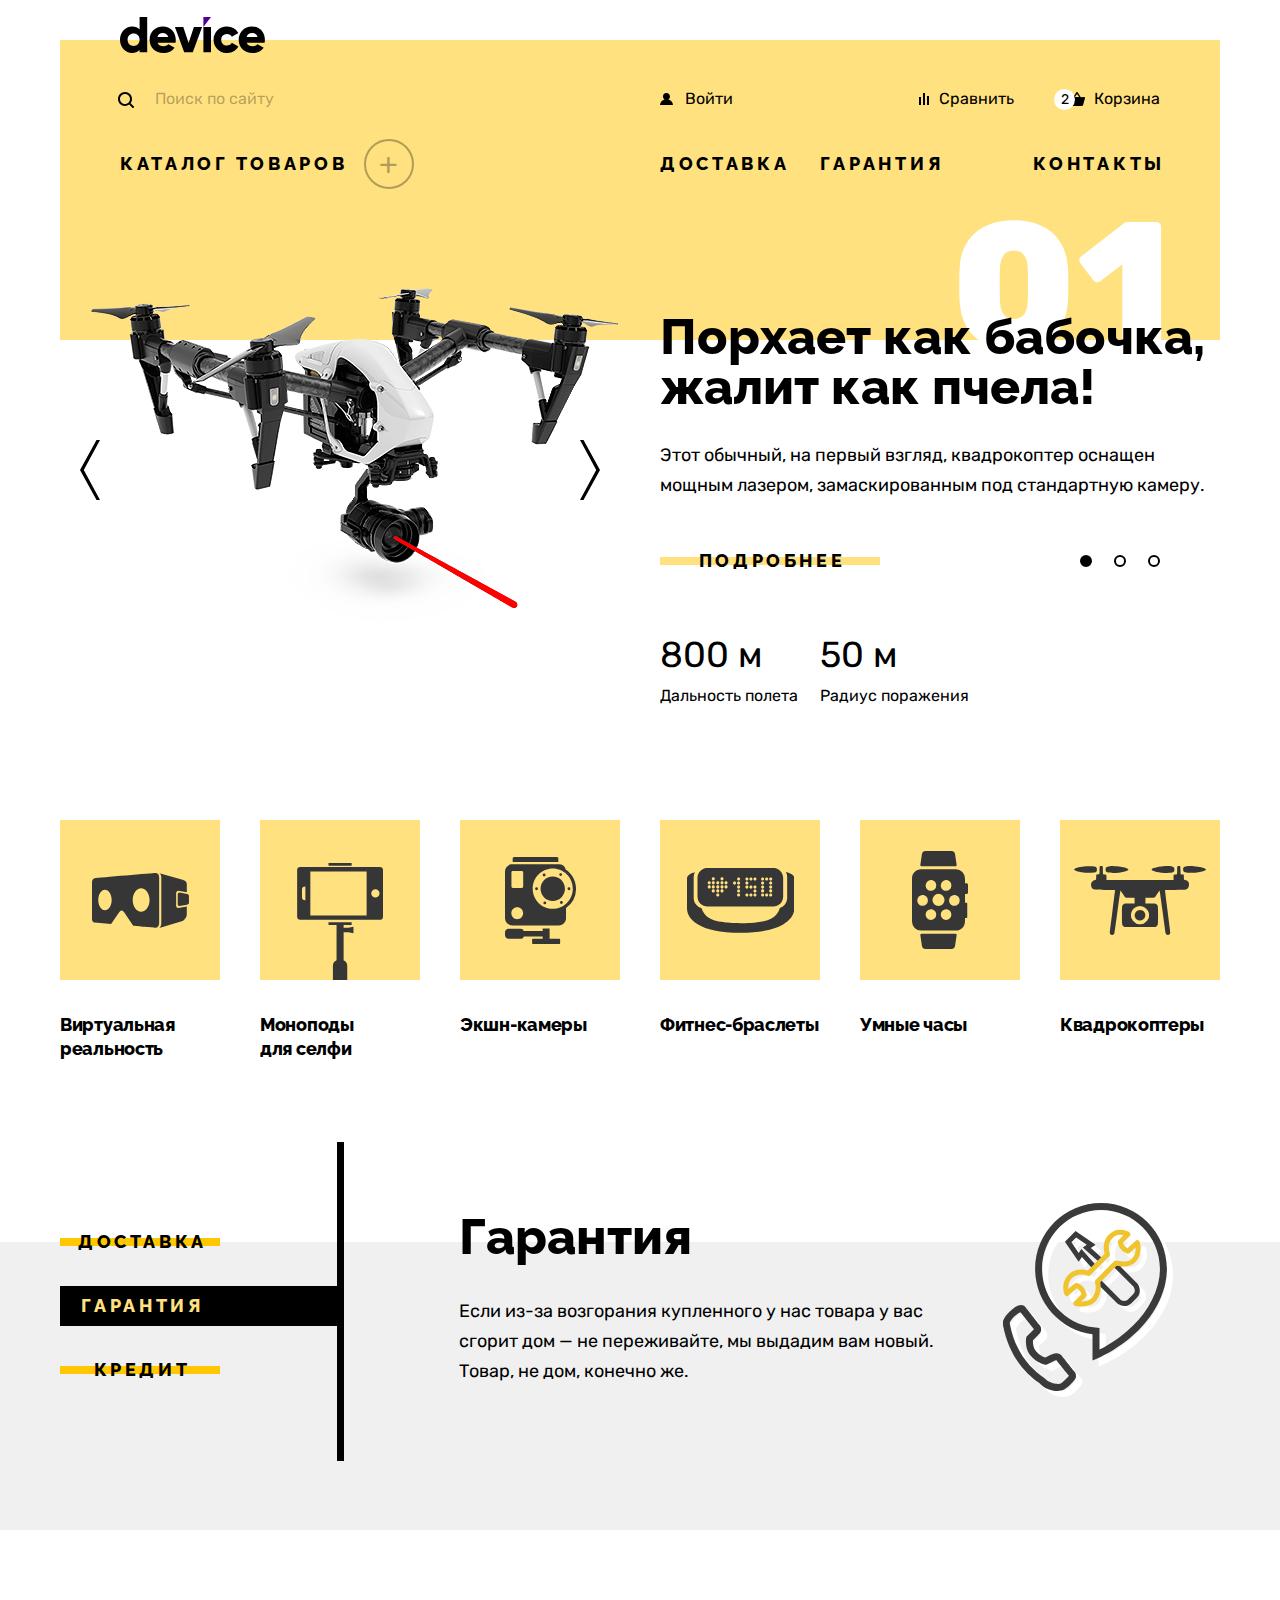
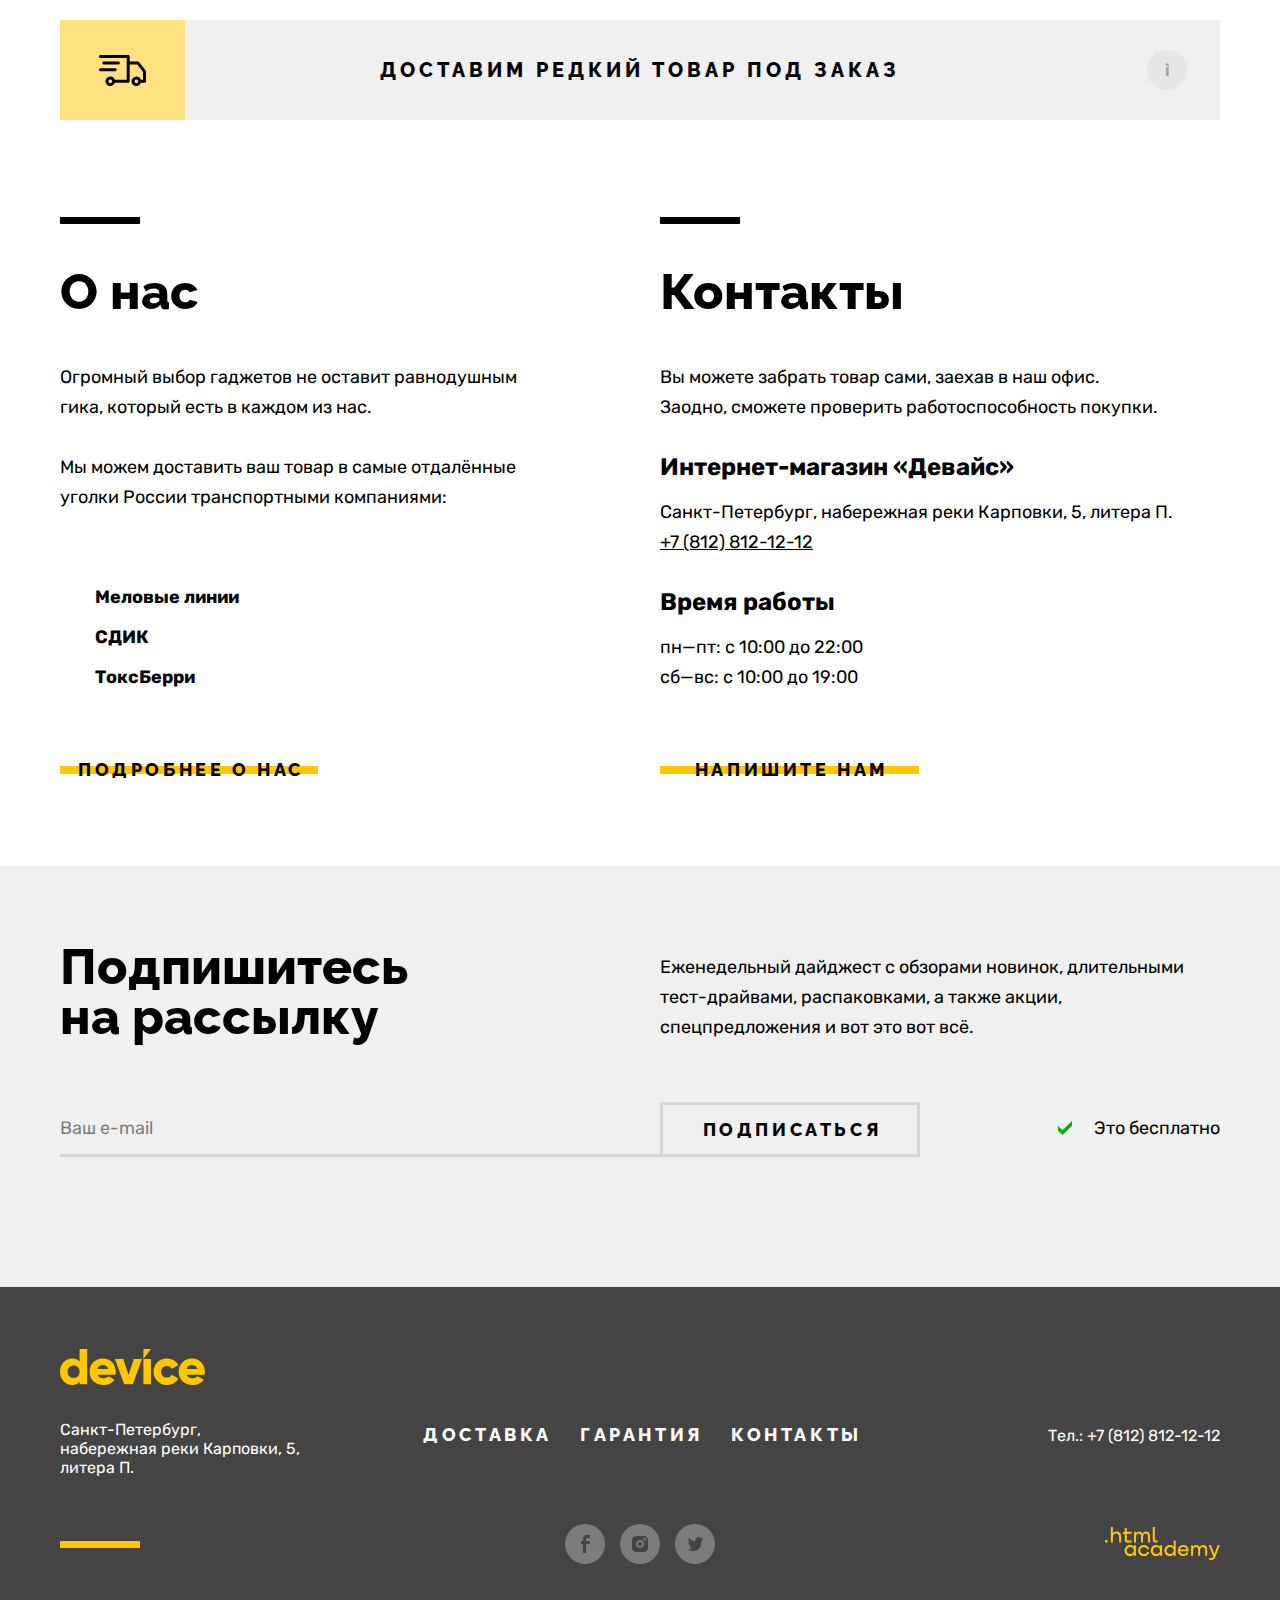
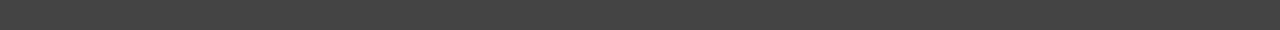
==== commit 08da3f54: "промежуточный проект без модальных окон" ====
--- a/index.html
+++ b/index.html
@@ -13,7 +13,7 @@
       <div class="page-header-center">
         <form class="search" action="https://echo.htmlacademy.ru" method="post">
           <label class="visually-hidden" for="search-input">Поиск по сайту</label>
-          <input class="search-input" id="search-input" type="search" placeholder="Поиск по сайту">
+          <input class="search-input" id="search-input" type="search" placeholder="Поиск по сайту" required>
           <button class="search-button" type="submit">Найти</button>
         </form>
         <ul class="account-list">
--- a/styles/styles.css
+++ b/styles/styles.css
@@ -160,12 +160,16 @@
 
 .search {
   display: flex;
+  width: 516px;
 }
 
 .search-input {
-  width: 516px;
+  flex-grow: 1;
   min-height: 40px;
+  padding-top: 0px;
+  padding-bottom: 3px;
   padding-left: 55px;
+  padding-right: 10px;
   outline: none;
   border: none;
   border-radius: 20px;
@@ -192,7 +196,6 @@
 }
 
 .search-input:not(:placeholder-shown) {
-  width: 356px;
   border-radius: 20px 0 0 20px;
   box-shadow: inset 2px 0 0 0 #000000,
               inset 0 -2px 0 0 #000000,
@@ -383,7 +386,8 @@
 
 .navigation-main-catalog:hover>.navigation-main-link::after {
   opacity: 1;
-  background-image: url(../img/minus.svg);
+  content: "−";
+  transform: rotate(180deg);
 }
 
 .navigation-main-link:focus {
@@ -409,17 +413,15 @@
   opacity: 0.3;
 }
 
-.navigation-main-catalog:hover>.navigation-main-list {
-  display: flex;
-}
-
+.navigation-main-catalog:hover>.navigation-main-list,
 .navigation-main-catalog:focus-within>.navigation-main-list {
   display: flex;
 }
 
 .navigation-main-catalog:focus-within>.navigation-main-link::after {
   opacity: 1;
-  background-image: url(../img/minus.svg);
+  content: "−";
+  transform: rotate(180deg);
 }
 
 .catalog-open-close {
@@ -427,8 +429,11 @@
 }
 
 .catalog-open-close::after {
-  content: "";
-  position: absolute;
+  content: "+";
+  position: absolute;
+  display: flex;
+  justify-content: center;
+  align-items: center;
   width: 50px;
   height: 50px;
   top: -10px;
@@ -437,11 +442,12 @@
   right: -66px;
   border-radius: 50%;
   border: 2px solid #000000;
-  background-position: center;
-  background-repeat: no-repeat;
-  background-image: url(../img/plus.svg);
+  font-size: 30px;
+  letter-spacing: 0;
+  font-family: "Rubik", sans-serif;
   opacity: 0.3;
   pointer-events: none;
+  transition: all 0.5s ease;
 }
 
 .navigation-main-list {
@@ -554,24 +560,36 @@
 }
 
 .slider-image {
+  display: block;
+}
+
+.slider-controls {
+  position: absolute;
+  display: flex;
+  justify-content: space-between;
+  align-items: center;
   width: 560px;
+  height: 560px;
+  padding: 0 10px;
+  top: 0;
+  left: 0;
 }
 
 .slider-button {
   display: block;
-  position: absolute;
   width: 40px;
   height: 80px;
-  margin: auto 0;
-  top: 0;
-  right: auto;
-  bottom: 0;
   border: none;
   border-radius: 6px;
   background-color: transparent;
   background-position: center;
   background-repeat: no-repeat;
+  background-image: url(../img/tall-arrow.svg);
   cursor: pointer;
+}
+
+.slider-image-next {
+  transform: rotate(180deg);
 }
 
 .slider-button:hover {
@@ -585,16 +603,6 @@
 
 .slider-button:active {
   opacity: 0.3;
-}
-
-.slider-image-prev {
-  left: 10px;
-  background-image: url(../img/left-tall-arrow.svg);
-}
-
-.slider-image-next {
-  left: 510px;
-  background-image: url(../img/right-tall-arrow.svg);
 }
 
 .slider-about-block {
@@ -1207,13 +1215,54 @@
   list-style-type: none;
 }
 
+.breadcrumbs-item {
+  margin-right: 35px;
+  position: relative;
+}
+
+.breadcrumbs-item::after {
+  content: "";
+  position: absolute;
+  top: 13px;
+  right: -20px;
+  width: 4px;
+  height: 7px;
+  background-repeat: no-repeat;
+  background-position: center;
+  background-image: url(../img/nav-arrow.svg);
+}
+
+.breadcrumbs-item:last-child::after {
+  content: none;
+}
+
 .breadcrumbs-link {
-  margin-right: 35px;
   font-size: 16px;
   line-height: 19px;
   text-decoration: none;
-  color: #000000;
-  opacity: 0.6;
+  color: rgba(0, 0, 0, 0.6);
+}
+
+.breadcrumbs-link:hover {
+  color: rgba(0, 0, 0, 1);
+}
+
+.breadcrumbs-link:focus {
+  outline: none;
+}
+
+.breadcrumbs-link:focus::before {
+  content: "";
+  position: absolute;
+  top: 0;
+  left: -12px;
+  width: calc(100% + 25px);
+  height: 100%;
+  box-shadow: 0 0 0 5px #af4fff;
+}
+
+.breadcrumbs-link:active {
+  opacity: 0.3;
 }
 
 .catalog-section {
@@ -1238,10 +1287,15 @@
 
 .catalog-filter-list {
   list-style-type: none;
+  padding: 0;
+  margin: 0;
 }
 
 .catalog-filter-group {
-  list-style-type: none;
+  margin: 0;
+  margin-bottom: 23px;
+  padding: 0;
+  border: none;
 }
 
 .catalog-filter-title {
@@ -1260,24 +1314,194 @@
 
 .catalog-filter-form {
   width: 328px;
+  padding-top: 69px;
   padding-left: 60px;
-  padding-right: 70px;
+  padding-right: 68px;
   background-color: #EBEBEB;
 }
 
+.catalog-filter-item {
+  margin-bottom: 20px;
+}
+
 .catalog-filter-legend {
+  width: 100%;
+  padding: 0;
+  padding-top: 13px;
+  padding-bottom: 27px;
   font-size: 18px;
   line-height: 20px;
   font-weight: 700;
-}
-
-.range-toggle {
+  border-top: 2px solid #000000;
+}
+
+.range-scale {
+  position: relative;
+  height: 2px;
+  margin-top: 9px;
+  margin-bottom: 44px;
+  background-color: #DCDCDC;
+}
+
+.range-bar {
+  position: absolute;
+  display: flex;
+  justify-content: space-between;
+  height: 2px;
+  background-color: #000000;
   font-size: 15px;
   line-height: 18px;
+}
+
+.range-toggle {
+  position: absolute;
+  display: flex;
+  flex-direction: column;
+  align-items: center;
+  top: -8px;
+  left: 0;
+  transform: translateX(calc(-50% + 9px));
+}
+
+.range-toggle:last-of-type {
+  right: 0;
+  transform: translateX(50%);
+}
+
+.range-toggle-button {
+  display: block;
+  /* position: absolute; */
+  width: 18px;
+  height: 18px;
+  background: #EBEBEB;
+  border: 2px solid #000000;
+  border-radius: 50%;
+  cursor: pointer;
+}
+
+/* .range-toggle-min {
+  top: -8px;
+  left: 0;
+ }
+
+ .range-toggle-max {
+   top: -8px;
+   right: -9px;
+ } */
+
+.range-toggle-button:focus {
+  border-color: #AF4FFF;
+}
+
+.range-toggle-button:focus+.catalog-filter-label {
+  color: #AF4FFF;
+}
+
+.range-toggle-button:active {
+  background: #000000;
+  border-color: #000000;
+}
+
+.range-toggle-button:active+.catalog-filter-label {
+  color: #000000;
+  opacity: 1;
+}
+
+.catalog-filter-input {
+  padding: 0;
+  padding-left: 4px;
+  font: inherit;
+  color: inherit;
+  text-align: left;
+  background-color: transparent;
+  border: none;
+  appearance: textfield;
+}
+
+.catalog-filter-input::-webkit-outer-spin-button,
+.catalog-filter-input::-webkit-inner-spin-button {
+  appearance: none;
+  margin: 0;
+}
+
+.catalog-filter-label {
+  display: flex;
+  position: relative;
+  margin-top: 7px;
   opacity: 0.3;
 }
 
-.catalog-filter-form>.button {
+ .control-input+.control-text {
+  display: flex;
+  align-items: center;
+ }
+
+ .control-input+.control-text::before {
+   content: "";
+   width: 20px;
+   height: 20px;
+   margin-right: 17px;
+   border-radius: 3px;
+   outline: #000000 solid 2px;
+   outline-offset: -2px;
+   background-repeat: no-repeat;
+   background-position: center center;
+   background-size: 10px 10px;
+   opacity: 0.2;
+ }
+
+ .control-input[type=radio]+.control-text::before {
+  border-radius: 50%;
+}
+
+ .control-input:checked+.control-text::before {
+  opacity: 1;
+}
+
+ .control-input[type=checkbox]:checked+.control-text::before {
+  background-image: url(../img/tick-black.svg);
+}
+
+.control-input[type=radio]:checked+.control-text::before {
+ border: 6px solid #EBEBEB;
+ background-color: #000000;
+}
+
+.control-input:checked:hover+.control-text::before {
+  opacity: 0.5;
+}
+
+.control-input:checked:hover+.control-text {
+  opacity: 0.5;
+}
+
+.control-input:focus+.control-text {
+  color: #AF4FFF;
+}
+
+.control-input:focus+.control-text::before {
+  outline-color: #AF4FFF;
+  opacity: 1;
+}
+
+.control-input[type=checkbox]:checked:focus+.control-text::before {
+  background-image: url(../img/tick-purple.svg);
+}
+
+.control-input[type=radio]:checked:focus+.control-text::before {
+  background-color: #AF4FFF;
+}
+
+ .control-input:active+.control-text {
+  opacity: 0.2;
+ }
+
+ .control-input:active+.control-text::before {
+  opacity: 0.2;
+}
+
+.catalog-filter-form .button {
+  width: 100%;
   background-color: transparent;
   border: none;
   z-index: 0;
@@ -1296,7 +1520,7 @@
 }
 
 .sorting-label {
-  margin-right: 30px;
+  margin-right: 40px;
   font-family: "Raleway", sans-serif;
   font-size: 16px;
   line-height: 18px;
@@ -1305,20 +1529,56 @@
 }
 
 .select-control {
-  padding-right: 12px;
-  padding-left: 11px;
+  padding-right: 35px;
+  padding-left: 8px;
   border: none;
+  appearance: none;
   background-color: #EBEBEB;
+  background-repeat: no-repeat;
+  background-image: url(../img/dropdown.svg);
+  background-position: center right 10px;
   font-family: "Rubik", sans-serif;
   font-size: 16px;
   line-height: 19px;
 }
 
+.select-control:hover {
+  opacity: 0.6;
+}
+
+.select-control:focus {
+  outline: #AF4FFF solid 5px;
+  outline-offset: 5px;
+}
+
+.select-control:active {
+  opacity: 0.3;
+}
+
 .sorting-button {
-  width: 11px;
-  height: 10px;
+  display: flex;
   margin-left: 20px;
-  background-color: red;
+}
+
+.sorting-button svg {
+  opacity: 0.2;
+}
+
+.sorting-button-active svg{
+  opacity: 1;
+}
+
+.sorting-button:hover svg{
+  opacity: 0.5;
+}
+
+.sorting-button:focus {
+  outline: #AF4FFF solid 5px;
+  outline-offset: 10px;
+}
+
+.button-down {
+  transform: rotate(180deg);
 }
 
 .catalog-right-column {
@@ -1339,11 +1599,33 @@
 
 .product-card {
   display: grid;
+  position: relative;
   grid-template-columns: 280px 80px;
   grid-template-rows: 380px min-content;
   row-gap: 30px;
   position: relative;
   overflow: hidden;
+}
+
+.product-card-new::before {
+  content: "new";
+  position: absolute;
+  display: flex;
+  justify-content: center;
+  align-items: center;
+  width: 60px;
+  height: 60px;
+  top: 27px;
+  right: 27px;
+  border-radius: 50%;
+  box-shadow: inset 0 0 0 2px #000000;
+  font-family: "Raleway", sans-serif;
+  font-size: 14px;
+  line-height: 16px;
+  letter-spacing: 0.2em;
+  text-indent: 0.3em;
+  text-transform: uppercase;
+  opacity: 0.6;
 }
 
 .product-card-title {
@@ -1354,10 +1636,9 @@
   display: block;
   padding-top: 2px;
   padding-bottom: 6px;
-  font-size: 18px;
   line-height: 24px;
   font-weight: 700;
-  letter-spacing: -0.02em;
+  letter-spacing: -0.05em;
   text-decoration: none;
   color: #000000;
 }
@@ -1383,6 +1664,27 @@
   transform: translateY(0);
 }
 
+.product-card:hover::after {
+  content: "";
+  position: absolute;
+  width: 360px;
+  height: 380px;
+  top: 0;
+  left: 0;
+  background-color: #F0F0F0CC;
+  opacity: 0.8;
+}
+
+.product-card-link:focus {
+  color: #AF4FFF;
+  outline: none;
+}
+
+.product-card-link:focus~.product-card-image {
+  outline: #AF4FFF solid 5px;
+  outline-offset: -5px;
+}
+
 .product-card-button {
   grid-column: 1/-1;
   grid-row: 1/2;
@@ -1390,8 +1692,13 @@
   justify-self: center;
   position: absolute;
   width: 180px;
-  transform: translateY(-300px);
+  transform: translateY(-210px);
   transition: transform 0.5s ease;
+  z-index: 1;
+}
+
+.product-card-button:focus {
+  transform: translateY(0);
 }
 
 .pagination-show-more {
@@ -1410,43 +1717,97 @@
   border: 3px solid rgba(0, 0, 0, 0.1);
 }
 
+.pagination-show-more:hover {
+  border-color: rgba(0, 0, 0, 1);
+}
+
+.pagination-show-more:focus {
+  border-color: #AF4FFF;
+  border-width: 5px;
+  outline: none;
+}
+
+.pagination-show-more:active {
+  border-color: #000000;
+  border-width: 3px;
+  opacity: 0.3;
+}
+
 .pagination {
   display: flex;
   align-items: center;
   height: 70px;
   margin: 0;
-  padding: 0 22px;
-  padding-left: 25px;
+  padding: 0;
+  /* padding: 0 22px;
+  padding-left: 25px; */
   background-color: #EBEBEB;
   list-style-type: none;
 }
 
+.pagination-item {
+  margin-right: 9px;
+}
+
 .pagination-item:first-child {
-  margin-right: 205px;
+  margin-right: 181px;
 }
 
 .pagination-item:last-child {
   margin-left: auto;
+  margin-right: 0;
 }
 
 .pagination-link {
-  padding: 5px;
-  margin-right: 20px;
+  display: block;
+  padding: 5px 10px;
   font-size: 16px;
   line-height: 19px;
   text-decoration: none;
-  color: #444444;
+  color: rgba(0, 0, 0, 0.3);
+}
+
+.pagination-link:hover {
+  color: rgba(0, 0, 0, 1);
+}
+
+.pagination-link:focus {
+  box-shadow: 0 0 0 5px #AF4FFF;
+  outline: none;
+}
+
+.pagination-link:active {
+  color: rgba(0, 0, 0, 0.1);
 }
 
 .pagination-prev,
 .pagination-next {
   margin: 0;
+  padding-left: 29px;
+  padding-right: 26px;
+  padding-top: 26px;
+  padding-bottom: 25px;
   font-family: "Raleway", sans-serif;
   font-size: 16px;
   line-height: 19px;
   letter-spacing: 0.2em;
   text-transform: uppercase;
   color: #000000;
+}
+
+.pagination-prev:hover,
+.pagination-next:hover {
+  background-color: #DCDCDC;
+}
+
+.pagination-prev:focus,
+.pagination-next:focus {
+  box-shadow: inset 0 0 0 5px #AF4FFF;
+}
+
+.pagination-prev:active,
+.pagination-next:active {
+  color:rgba(0, 0, 0, 0.3);
 }
 
 .page-footer {
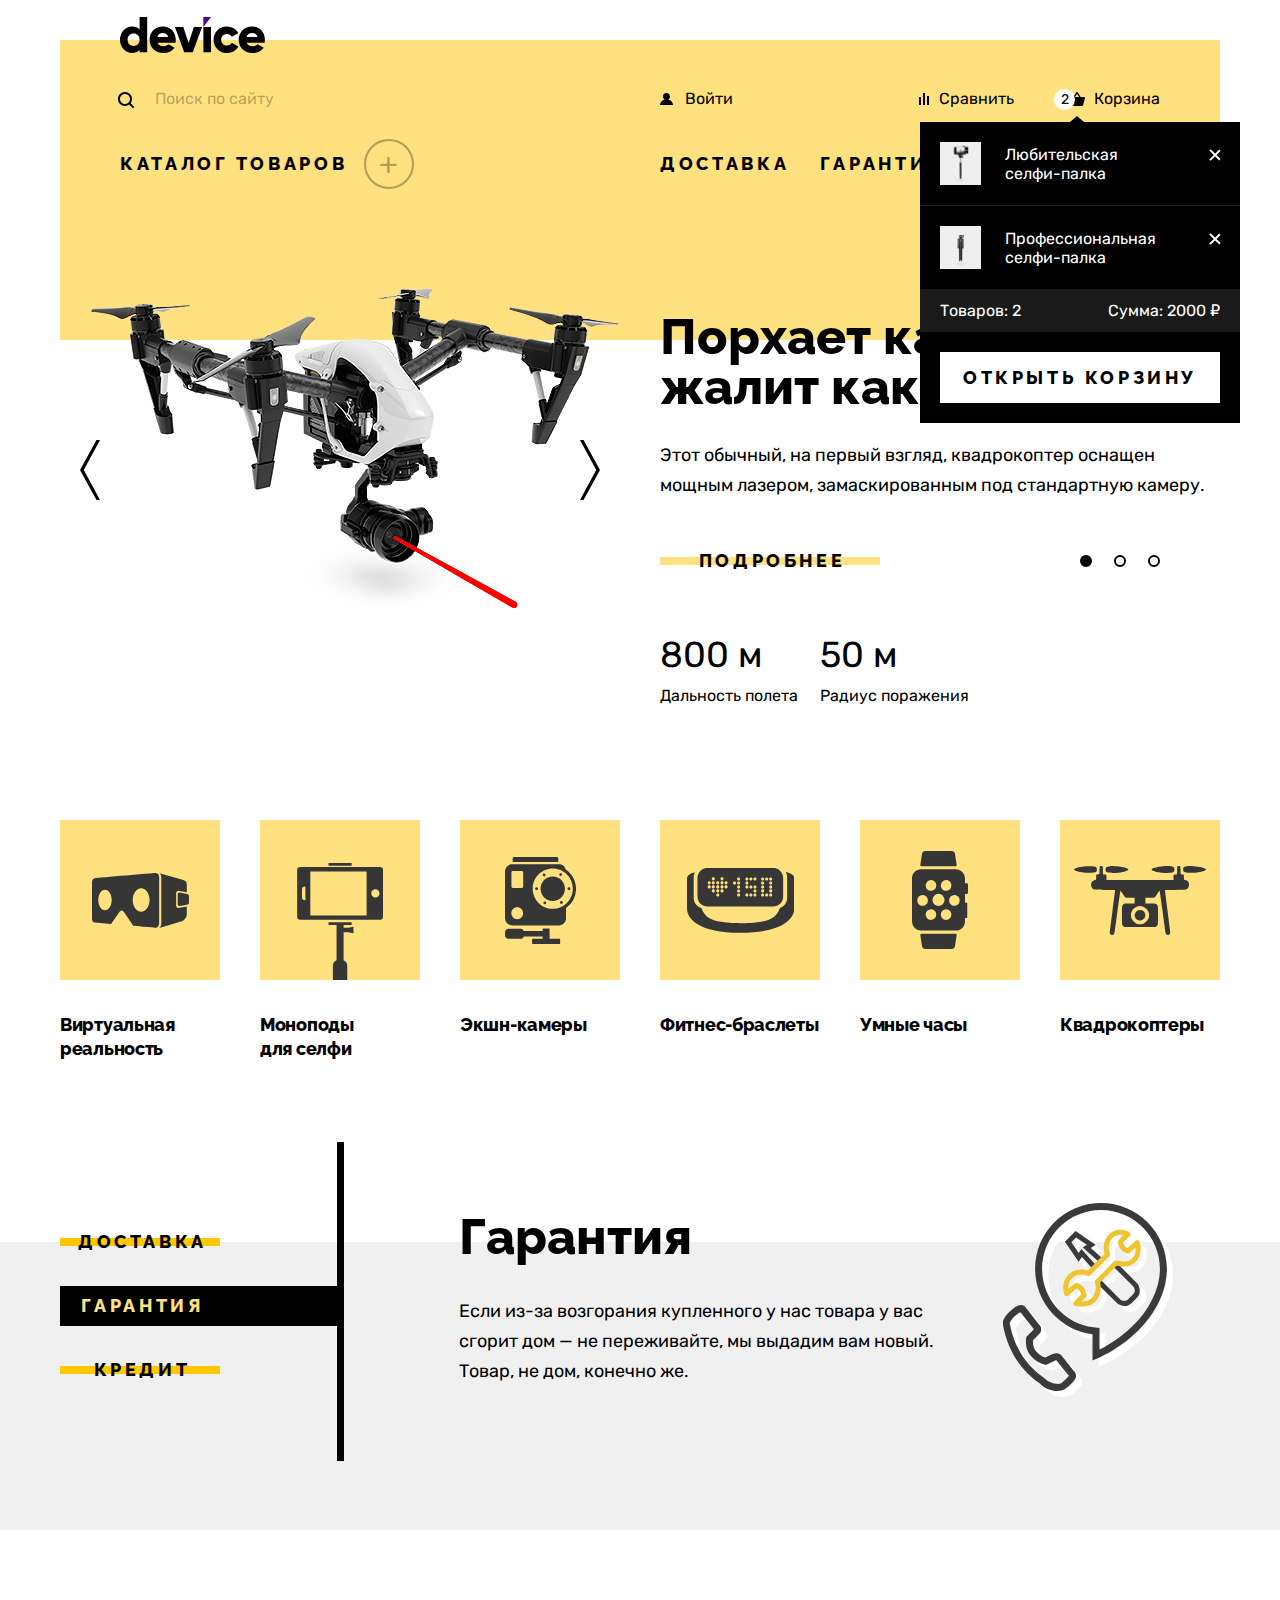
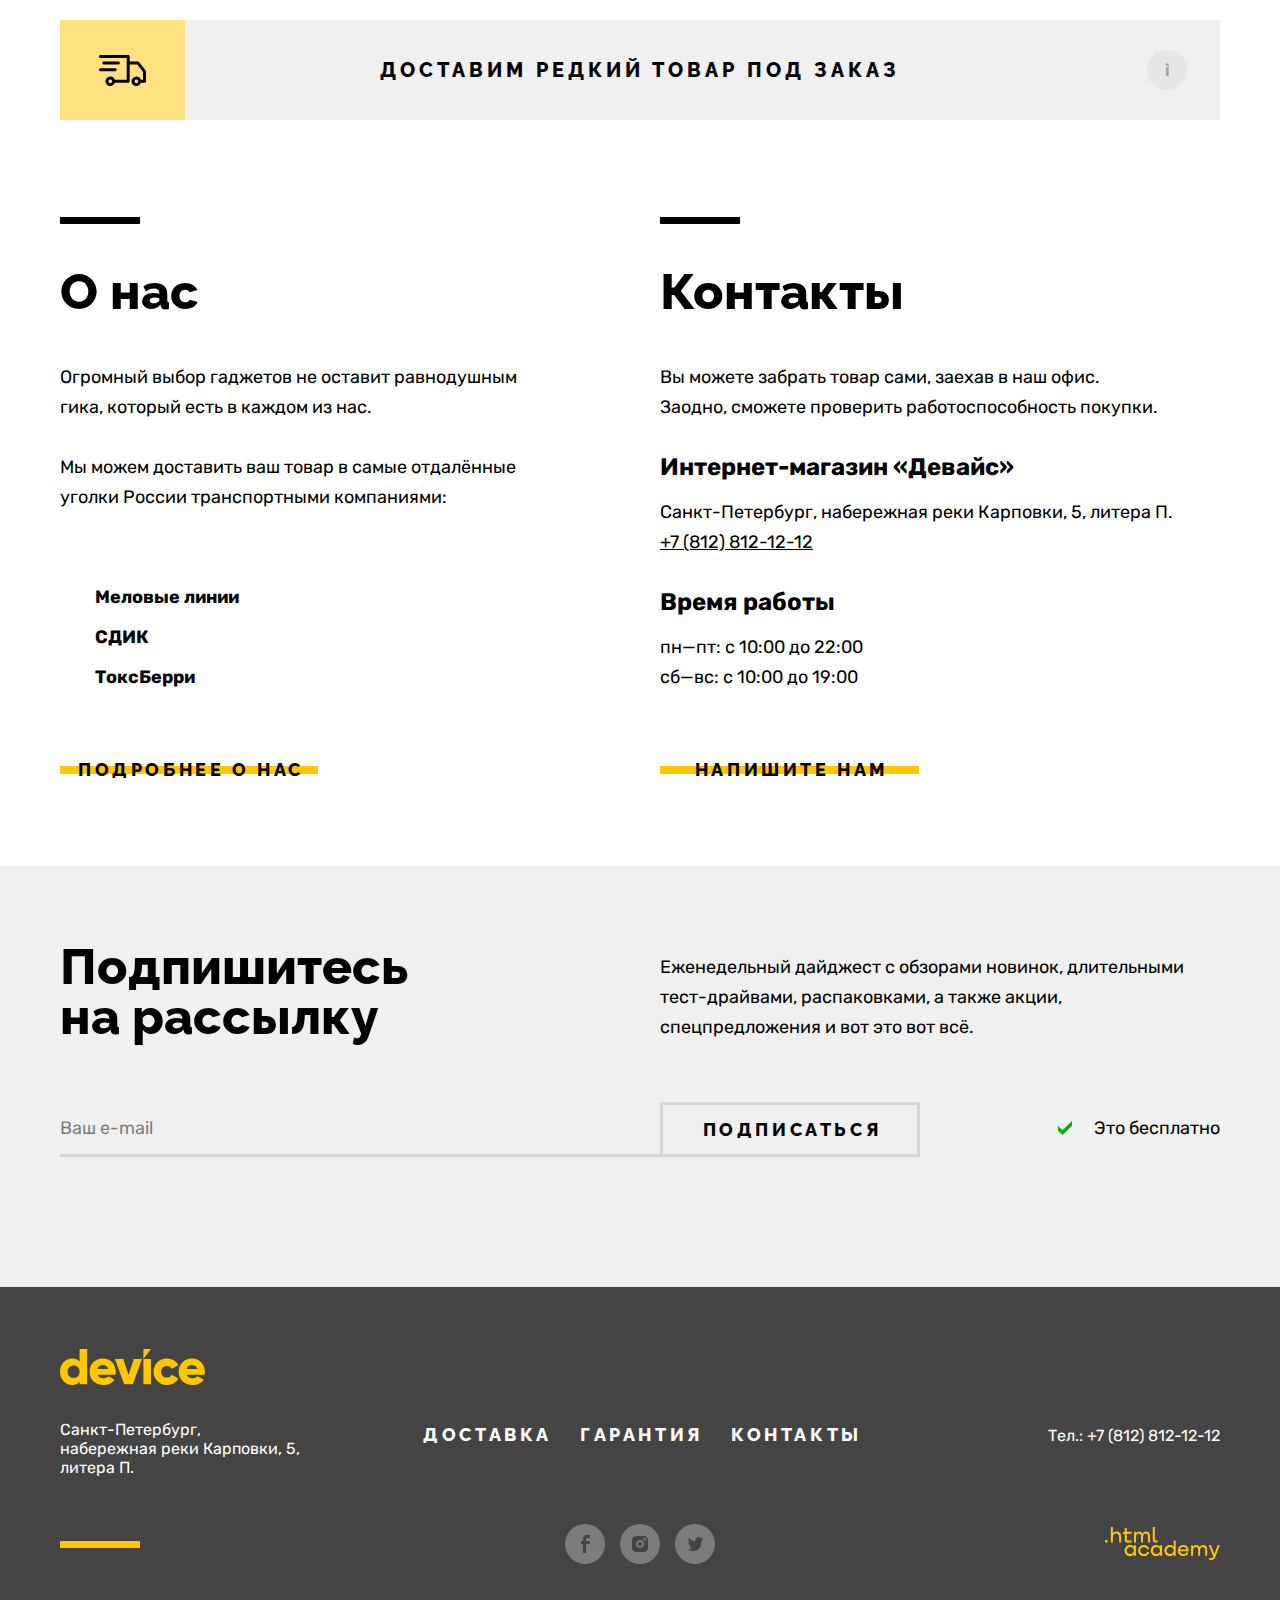
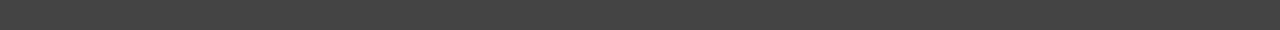
==== commit f648dd9e: "Завершаем вёрстку всех компонентов" ====
--- a/index.html
+++ b/index.html
@@ -13,7 +13,7 @@
       <div class="page-header-center">
         <form class="search" action="https://echo.htmlacademy.ru" method="post">
           <label class="visually-hidden" for="search-input">Поиск по сайту</label>
-          <input class="search-input" id="search-input" type="search" placeholder="Поиск по сайту" required>
+          <input class="search-input" id="search-input" type="search" placeholder="Поиск по сайту" name="search" required>
           <button class="search-button" type="submit">Найти</button>
         </form>
         <ul class="account-list">
@@ -25,6 +25,32 @@
           </li>
           <li class="account-item account-item-cart">
             <a class="account-link" href="#">Корзина</a>
+            <div class="popover popover-cart">
+              <div class="popover-content">
+                <h2 class="visually-hidden">Корзина</h2>
+                <ul class="popover-list">
+                  <li class="popover-item">
+                    <a class="popover-link" href="#">
+                      <img class="popover-img" src="img/monopods/product-1.jpg" width="41px" height="43px" alt="">
+                      <span>Любительская селфи-палка</span>
+                    </a>
+                    <button class="popover-button-del"></button>
+                  </li>
+                  <li class="popover-item">
+                    <a href="#" class="popover-link">
+                      <img class="popover-img" src="img/monopods/product-2.jpg" width="41px" height="43px" alt="">
+                      <span>Профессиональная селфи-палка</span>
+                    </a>
+                    <button class="popover-button-del"></button>
+                  </li>
+                </ul>
+                <div class="popover-summ">
+                  <p>Товаров: <span>2</span></p>
+                  <p>Сумма: <span>2000</span> ₽</p>
+                </div>
+                <a class="popover-button-open" href="#">Открыть корзину</a>
+              </div>
+            </div>
           </li>
         </ul>
       </div>
@@ -259,7 +285,7 @@
           <div class="subscribe-wrapper-bottom">
             <form class="subscribe-form" action="https://echo.htmlacademy.ru" method="post">
               <label class="visually-hidden" for="subscribe">Введите e-mail для подписки</label>
-              <input class="subscribe-input" id="subscribe" type="email" placeholder="Ваш e-mail" required>
+              <input class="subscribe-input" id="subscribe" type="email" placeholder="Ваш e-mail" name="subscribe" required>
               <button class="subscribe-btn button" type="submit">Подписаться</button>
             </form>
             <span class="subscribe-info">Это бесплатно</span>
@@ -334,5 +360,45 @@
         </section>
       </div>
     </footer>
+
+    <div class="modal-container modal-close">
+      <div class="modal modal-delivery">
+        <button class="modal-close-button">
+          <span class="visually-hidden">Закрыть</span>
+        </button>
+        <section class="modal-content">
+          <h2 class="modal-title">Доставка под заказ</h2>
+          <form class="modal-form" action="https://echo.htmlacademy.ru" method="post">
+            <label class="modal-label modal-label-name">
+              Ваше имя:
+              <input class="modal-input" type="name" placeholder="Имя Фамилия" name="name" required>
+              <span class="input-bottom-info">Пожалуйста, представьтесь</span>
+            </label>
+            <label class="modal-label modal-label-email">
+              Ваш e-mail:
+              <input class="modal-input" type="email" placeholder="krasotka92@mail.ru" name="e-mail" required>
+              <span class="input-bottom-info">Забавный у вас адрес</span>
+            </label>
+            <label class="modal-label modal-label-goods">
+              Что нужно привезти:
+              <input class="modal-input" type="text" name="goods" placeholder="В свободной форме">
+            </label>
+            <label class="modal-label modal-label-count">
+              <div class="input-number-wrapper">Количество:
+                <p class="modal-tooltip">
+                  <span>Постараемся найти, сколько нужно. Привезём сколько получится по требованиям
+                    к провозу багажа.
+                  </span>
+                </p>
+              </div>
+              <button class="count-btn count-btn-minus" type="button">−</button>
+              <input class="modal-input" type="number" placeholder="1" value="1" min="1" max="20" name="count" required>
+              <button class="count-btn count-btn-plus" type="button">+</button>
+            </label>
+            <button class="modal-submit-btn button" type="submit">Отправить</button>
+          </form>
+        </section>
+      </div>
+    </div>
   </body>
 </html>
--- a/styles/styles.css
+++ b/styles/styles.css
@@ -246,6 +246,7 @@
 }
 
 .account-item {
+  position: relative;
   margin-right: 55px;
 }
 
@@ -337,6 +338,167 @@
 
 .account-item-exit>.account-link {
   padding-left: 0;
+}
+
+.popover {
+  position: absolute;
+  width: 320px;
+  top: 38px;
+  right: -80px;
+  z-index: 2;
+  font-family: "Rubik", sans-serif;
+  color: #FFFFFF;
+  background-color: #000000;
+  min-height: 186px;
+}
+
+.popover-close {
+  display: none;
+}
+
+.popover::before {
+  content: "";
+  position: absolute;
+  width: 14px;
+  height: 6px;
+  top: -6px;
+  left: calc(50% - 10px);
+  background-position: center;
+  background-repeat: no-repeat;
+  background-image: url(../img/vector.svg);
+}
+
+.popover-content {
+  height: 100%;
+}
+
+.popover-list {
+  list-style-type: none;
+  margin: 0;
+  padding: 0;
+}
+
+.popover-item {
+  display: grid;
+  grid-template-columns: 244px 43px;
+  align-items: center;
+  padding: 20px;
+  padding-right: 13px;
+}
+
+.popover-item + .popover-item {
+  border-top: 1px solid rgba(255, 255, 255, 0.1);
+}
+
+.popover .popover-link {
+  display: flex;
+  align-items: center;
+  margin-right: 10px;
+  color: inherit;
+  grid-row: 1 / 3;
+  grid-column: 1 / 2;
+}
+
+.popover-link span {
+  margin-left: 24px;
+}
+
+.popover-link:hover {
+  opacity: 0.6;
+}
+
+.popover-link:focus {
+  color: #AF4FFF;
+  outline: none;
+}
+
+.popover-link:focus .popover-img {
+  outline: #AF4FFF solid 5px;
+}
+
+.popover-link:active {
+  opacity: 0.3;
+}
+
+.popover-button-del {
+  position: relative;
+  justify-self: end;
+  width: 25px;
+  height: 25px;
+  padding: 7px;
+  grid-row: 1 / 2;
+  grid-column: 2 / 3;
+  background-color: transparent;
+  border: none;
+  border-radius: 50%;
+}
+
+.popover-button-del::after,
+.popover-button-del::before {
+  content: "";
+  position: absolute;
+  top: 6px;
+  left: 12px;
+  width: 1.5px;
+  height: 14px;
+  background-color: #FFFFFF;
+  transform: rotate(45deg);
+}
+
+.popover-button-del::before {
+  transform: rotate(-45deg);
+}
+
+.popover-button-del:hover {
+  opacity: 0.6;
+}
+
+.popover-button-del:focus {
+  outline: #AF4FFF solid 2px;
+  outline-offset: -2px;
+}
+
+.popover-button-del:active {
+  opacity: 0.3;
+}
+
+.popover-summ {
+  display: flex;
+  justify-content: space-between;
+  background-color: #1A1A1A;
+  padding: 12px 20px;
+}
+
+.popover-summ p {
+  margin: 0;
+  padding: 0;
+}
+
+.popover-button-open {
+  display: block;
+  margin: 20px;
+  padding: 15px;
+  text-align: center;
+  font-family: "Raleway", sans-serif;
+  font-size: 18px;
+  line-height: 21px;
+  text-transform: uppercase;
+  letter-spacing: 0.2em;
+  background-color: #FFFFFF;
+}
+
+.popover-button-open:hover {
+  background-color: #FFE17F;
+  color:rgba(0, 0, 0, 1);
+}
+
+.popover-button-open:focus {
+  outline: #AF4FFF solid 5px;
+  outline-offset: -1px;
+}
+
+.popover-button-open:active {
+  color:rgba(0, 0, 0, 0.3);
 }
 
 .navigation-list {
@@ -1459,7 +1621,7 @@
 }
 
  .control-input[type=checkbox]:checked+.control-text::before {
-  background-image: url(../img/tick-black.svg);
+  background-image: url("data:image/svg+xml,%3Csvg width='10' height='10' viewBox='0 0 10 10' fill='%23000000' xmlns='http://www.w3.org/2000/svg'%3E%3Cpath d='M10 0L3.1 6.6L0 3.6V6.9L3.2 10L10 3.3V0Z'/%3E%3C/svg%3E");
 }
 
 .control-input[type=radio]:checked+.control-text::before {
@@ -1485,7 +1647,7 @@
 }
 
 .control-input[type=checkbox]:checked:focus+.control-text::before {
-  background-image: url(../img/tick-purple.svg);
+  background-image: url("data:image/svg+xml,%3Csvg width='10' height='10' viewBox='0 0 10 10' fill='%23AF4FFF' xmlns='http://www.w3.org/2000/svg'%3E%3Cpath d='M10 0L3.1 6.6L0 3.6V6.9L3.2 10L10 3.3V0Z'/%3E%3C/svg%3E");
 }
 
 .control-input[type=radio]:checked:focus+.control-text::before {
@@ -2049,3 +2211,311 @@
 .htmlacademy-image {
   fill: #FFC700;
 }
+
+.modal-container {
+  position: fixed;
+  top: 0;
+  left: 0;
+  display: flex;
+  width: 100%;
+  height: 100%;
+  background-color: rgba(255, 255, 255, 0.3);
+  z-index: 2;
+}
+
+.modal-close {
+  display: none;
+}
+
+.modal {
+  position: relative;
+  margin: auto;
+  padding: 63px 70px;
+  background-color: #FFFFFF;
+  border: 10px solid #000000;
+  font-family: "Rubik", sans-serif;
+  font-weight: 700;
+  font-size: 18px;
+  line-height: 20px;
+}
+
+.modal-delivery {
+  width: 920px;
+}
+
+.modal-close-button {
+  position: absolute;
+  padding: 0;
+  top: 66px;
+  right: 58px;
+  width: 24px;
+  height: 24px;
+  padding: 26px;
+  background-color: #ffffff;
+  border: none;
+  border-radius: 50%;
+  background-image: url("images/close.svg");
+  background-repeat: no-repeat;
+  background-position: center;
+  cursor: pointer;
+}
+
+.modal-close-button::after,
+.modal-close-button::before {
+  content: "";
+  position: absolute;
+  top: 10px;
+  left: 24px;
+  width: 4px;
+  height: 32px;
+  background-color: #000000;
+  transform: rotate(45deg);
+}
+
+.modal-close-button::before {
+  transform: rotate(-45deg);
+}
+
+.modal-close-button:hover {
+  opacity: 0.6;
+}
+
+.modal-close-button:focus {
+  outline: #AF4FFF solid 5px;
+}
+
+.modal-close-button:hover {
+  opacity: 0.3;
+}
+
+.modal-title {
+  margin: 0;
+  margin-bottom: 67px;
+  font-family: "Raleway", sans-serif;
+  font-size: 50px;
+  line-height: 50px;
+  color: #000000;
+}
+
+.modal-form {
+  display: grid;
+  grid-auto-columns: 160px;
+  gap: 40px;
+  grid-template-areas: "name name email email"
+                       "goods goods goods count";
+}
+
+.modal-label {
+  position: relative;
+  display: flex;
+  flex-direction: column;
+  justify-content: left;
+  letter-spacing: -0.02em;
+}
+
+.modal-label-name {
+  grid-area: name;
+}
+
+.modal-label-name .modal-input {
+  padding-right: 50px;
+  background-repeat: no-repeat;
+  background-size: 13px 12px;
+  background-position: center right 21px;
+  background-image: url(../img/user.svg);
+}
+
+.modal-label-email {
+  grid-area: email;
+}
+
+.modal-label-email .modal-input {
+  padding-right: 50px;
+  background-repeat: no-repeat;
+  background-size: 13px 12px;
+  background-position: center right 21px;
+  background-image: url(../img/mail.svg);
+}
+
+.modal-label-goods {
+  grid-area: goods;
+}
+
+.modal-label-count {
+  grid-area: count;
+  position: relative;
+}
+
+.modal-label-count .modal-input {
+  padding: 0 50px;
+  text-align: center;
+}
+
+.modal-label-count .modal-input::-webkit-outer-spin-button,
+.modal-label-count .modal-input::-webkit-inner-spin-button {
+  -webkit-appearance: none;
+}
+
+.count-btn {
+  position: absolute;
+  display: flex;
+  justify-content: center;
+  align-items: center;
+  bottom: 15px;
+  width: 32px;
+  height: 32px;
+  border-radius: 50%;
+  border: none;
+  background-color: transparent;
+  font-family: "Rubik", sans-serif;
+  font-size: 30px;
+  letter-spacing: 0;
+  cursor: pointer;
+  color:rgba(0, 0, 0, 0.3);
+}
+
+.count-btn:hover {
+  color:rgba(0, 0, 0, 1);
+}
+
+.count-btn:focus {
+  outline: #AF4FFF solid 2px;
+  outline-offset: -2px;
+}
+
+.count-btn:active {
+  color:rgba(0, 0, 0, 0.1);
+}
+
+.count-btn-minus {
+  left: 11px;
+}
+
+.count-btn-plus {
+  right: 11px;
+}
+
+.modal-tooltip {
+  position: absolute;
+  display: flex;
+  justify-content: center;
+  align-items: center;
+  padding: 0;
+  margin: 0;
+  width: 26px;
+  height: 26px;
+  right: 14px;
+  border-radius: 50%;
+  background-color: #FFE17F;
+}
+
+.modal-tooltip::before {
+  content: "i";
+  font-size: 17px;
+  letter-spacing: 0;
+  color:#000000;
+  font-style: normal;
+}
+
+.input-number-wrapper {
+  display: flex;
+  align-items: center;
+}
+
+.modal-tooltip span {
+  position: absolute;
+  top: 37px;
+  right: -34px;
+  width: 200px;
+  min-height: 160px;
+  padding: 19px;
+  background-color: #000000;
+  box-shadow: 0 10px 0 0 #E5E5E5;
+  color: #FFFFFF;
+  font-family: "Rubik", sans-serif;
+  font-weight: 400;
+  font-size: 16px;
+  line-height: 20px;
+  font-style: normal;
+  letter-spacing: 0;
+  visibility: hidden;
+  opacity: 0;
+  transition: opacity 1s;
+  z-index: 1;
+}
+
+.modal-tooltip span::before {
+  content: "";
+  position: absolute;
+  width: 14px;
+  height: 6px;
+  top: -6px;
+  right: 40px;
+  background-position: center;
+  background-repeat: no-repeat;
+  background-image: url(../img/vector.svg);
+}
+
+.modal-tooltip:hover>span{
+  visibility: visible;
+  opacity: 1;
+}
+
+.modal-input {
+  height: 60px;
+  margin-top: 14px;
+  padding-left: 20px;
+  padding-right: 20px;
+  background-color: #F0F0F0;
+  border: none;
+  font-family: "Rubik", sans-serif;
+  font-weight: 400;
+  font-size: 16px;
+  line-height: 20px;
+}
+
+.input-bottom-info {
+  position: absolute;
+  bottom: -26px;
+  font-family: "Rubik", sans-serif;
+  font-size: 14px;
+  line-height: 20px;
+  letter-spacing: 0;
+  font-weight: 400;
+  visibility: hidden;
+  opacity: 0;
+  transition: opacity 1s;
+}
+
+.modal-input:hover {
+  background-color: #EBEBEB;
+}
+
+.modal-input:focus {
+  outline: #AF4FFF solid 5px;
+}
+
+.modal-input:not(:placeholder-shown) {
+  box-shadow: inset 0 0 0 3px #000000;
+}
+
+.modal-input:not(:placeholder-shown) + .input-bottom-info {
+  visibility: visible;
+  opacity: 1;
+}
+
+.modal-input:invalid:not(:placeholder-shown) {
+  box-shadow: inset 0 0 0 3px #FF3D3D;
+}
+
+.modal-input:invalid:not(:placeholder-shown) + .input-bottom-info {
+  color: #FF3D3D;
+}
+
+.modal-submit-btn {
+  min-width: 200px;
+  margin: 5px 0;
+  background-color: transparent;
+  border: none;
+  z-index: 0;
+}
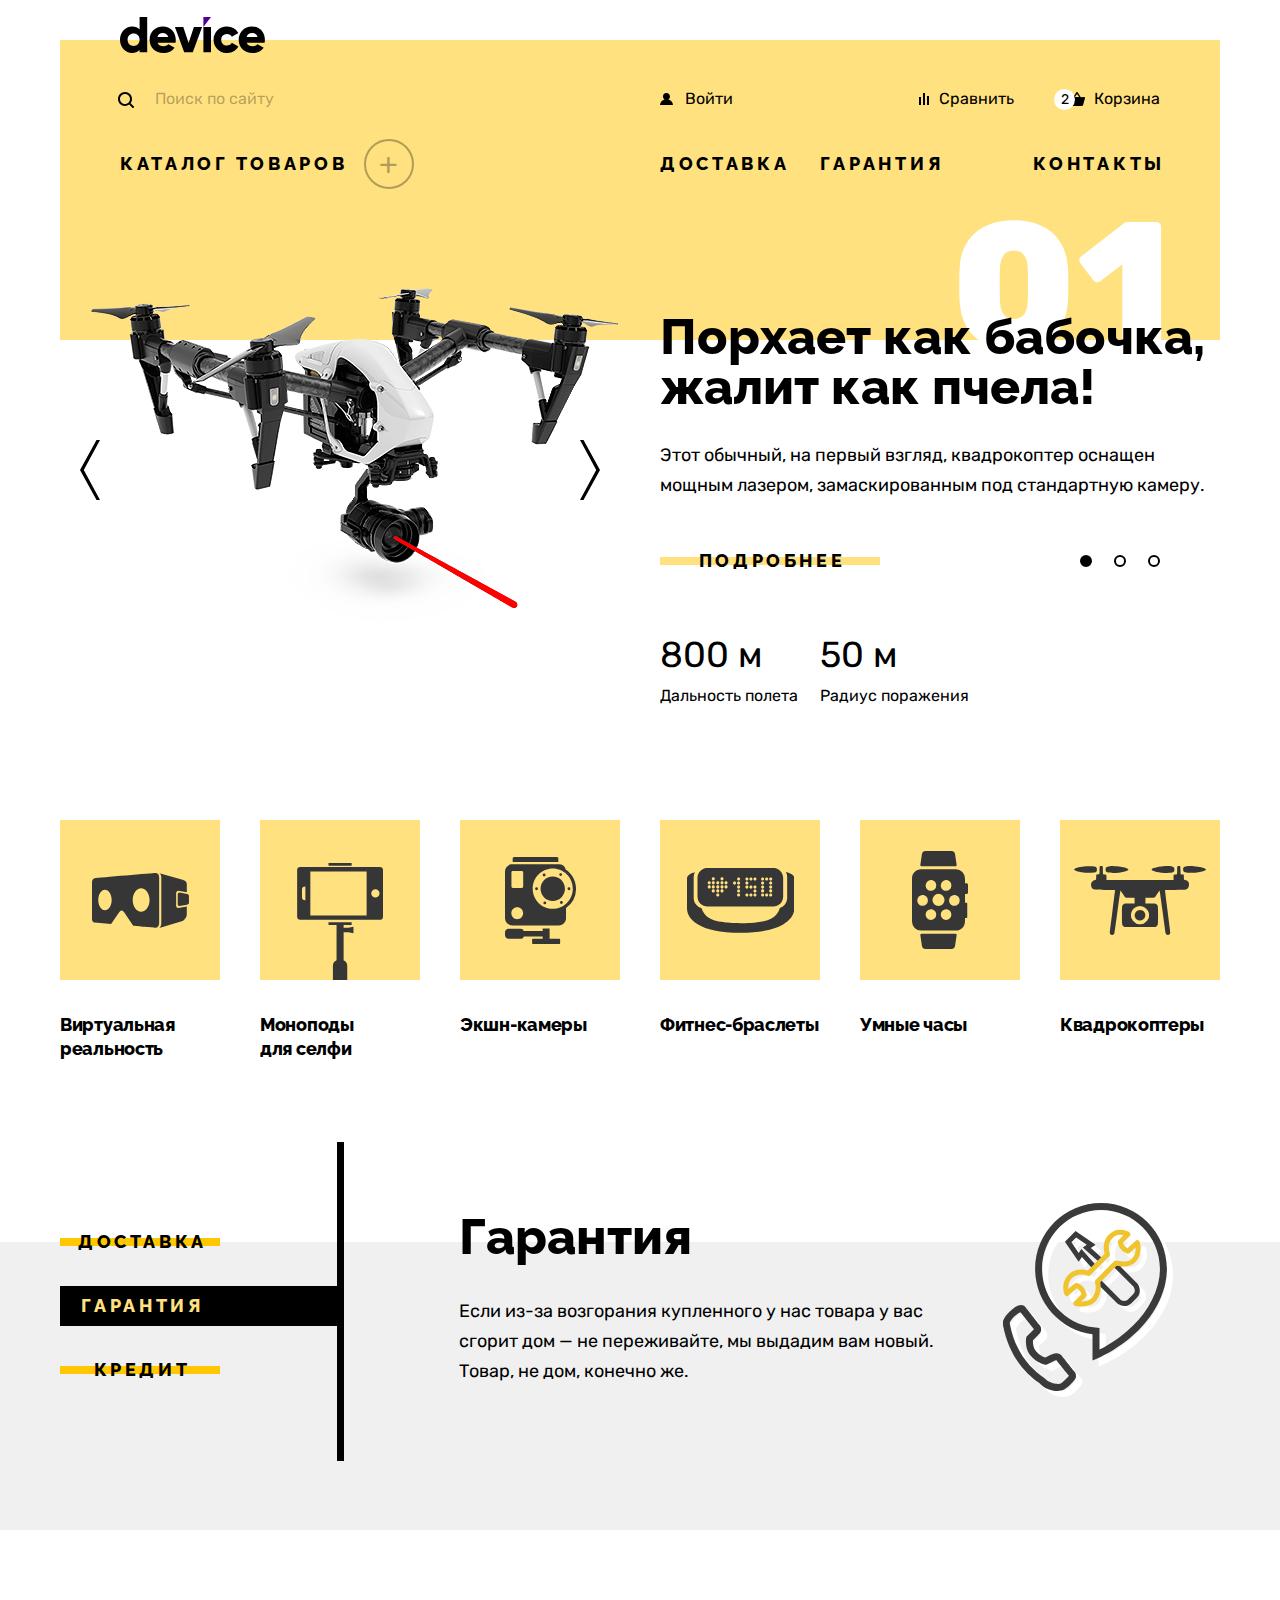
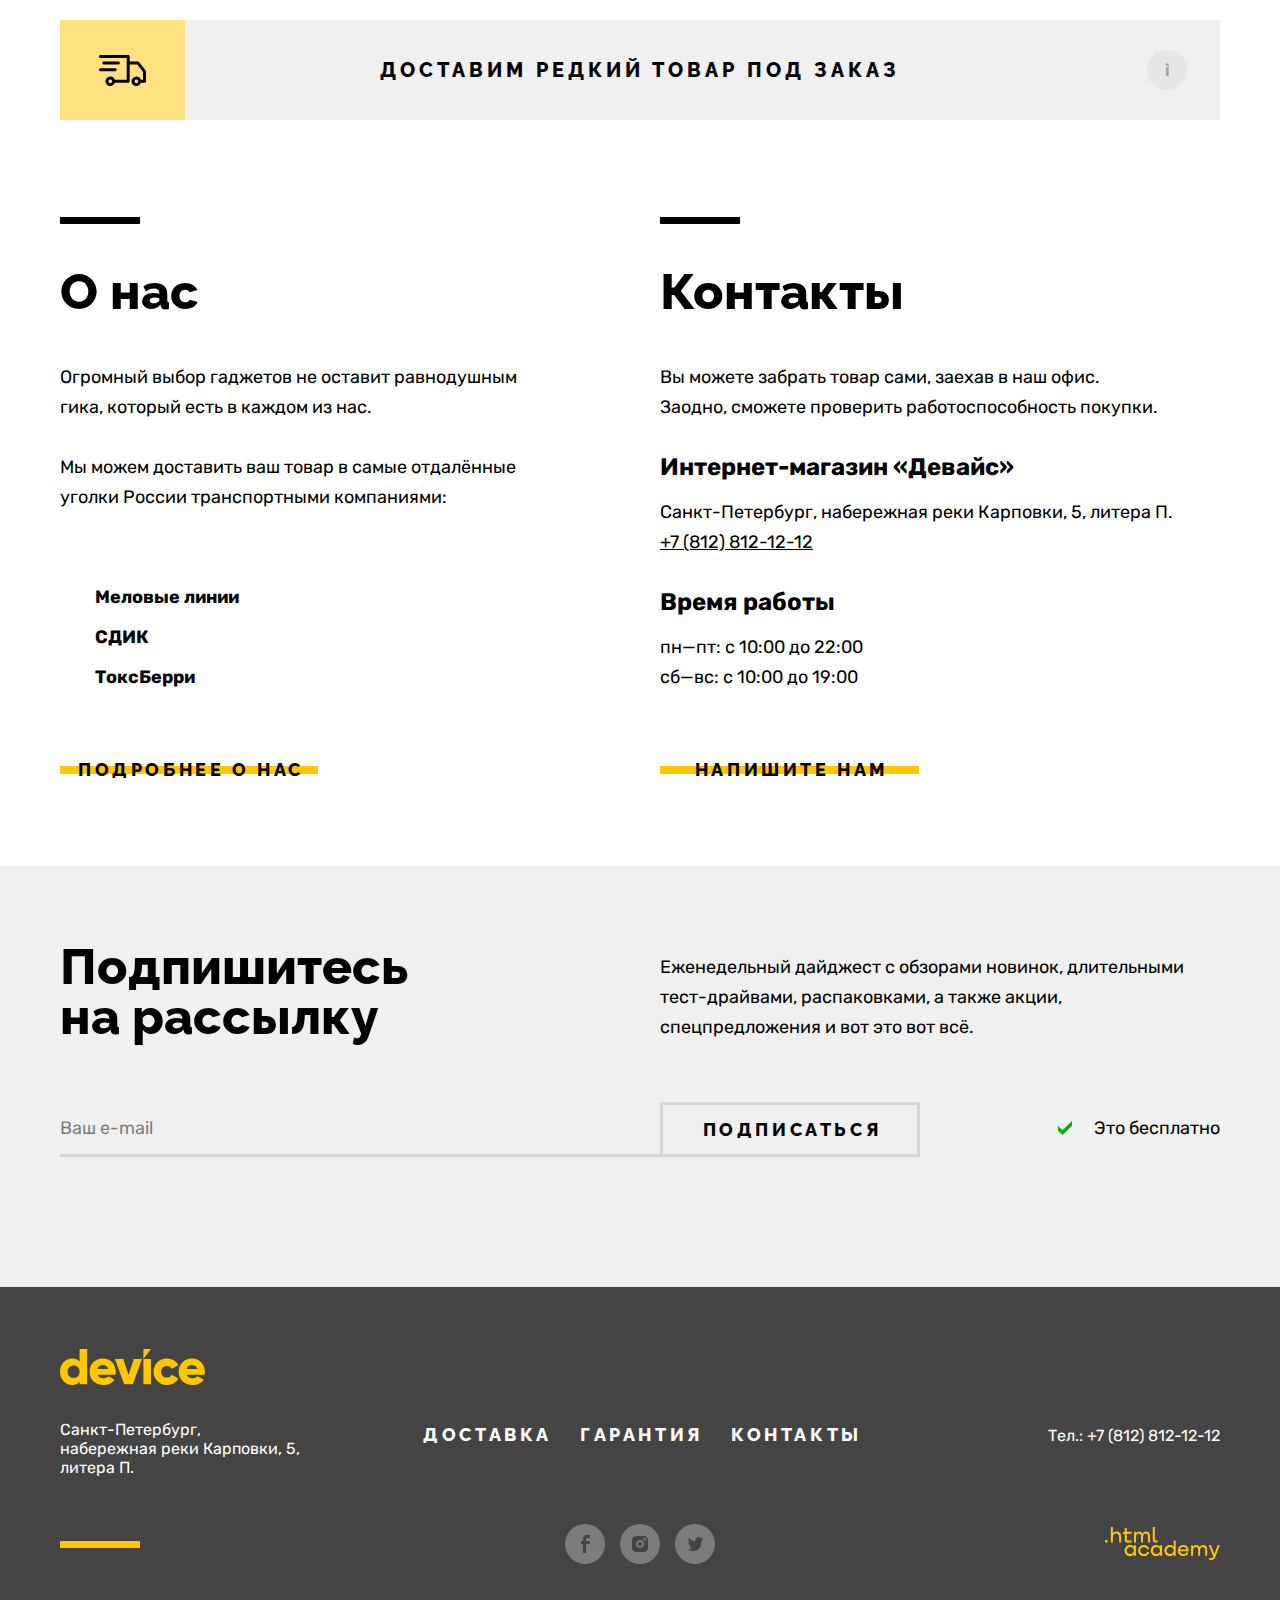
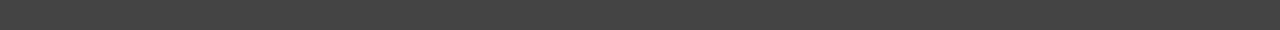
==== commit a16a1aa4: "убрал поповер" ====
--- a/index.html
+++ b/index.html
@@ -25,20 +25,20 @@
           </li>
           <li class="account-item account-item-cart">
             <a class="account-link" href="#">Корзина</a>
-            <div class="popover popover-cart">
+            <div class="popover popover-cart popover-close">
               <div class="popover-content">
                 <h2 class="visually-hidden">Корзина</h2>
                 <ul class="popover-list">
                   <li class="popover-item">
                     <a class="popover-link" href="#">
-                      <img class="popover-img" src="img/monopods/product-1.jpg" width="41px" height="43px" alt="">
+                      <img class="popover-img" src="img/monopods/product-1.jpg" width="41" height="43" alt="">
                       <span>Любительская селфи-палка</span>
                     </a>
                     <button class="popover-button-del"></button>
                   </li>
                   <li class="popover-item">
                     <a href="#" class="popover-link">
-                      <img class="popover-img" src="img/monopods/product-2.jpg" width="41px" height="43px" alt="">
+                      <img class="popover-img" src="img/monopods/product-2.jpg" width="41" height="43" alt="">
                       <span>Профессиональная селфи-палка</span>
                     </a>
                     <button class="popover-button-del"></button>
@@ -371,7 +371,7 @@
           <form class="modal-form" action="https://echo.htmlacademy.ru" method="post">
             <label class="modal-label modal-label-name">
               Ваше имя:
-              <input class="modal-input" type="name" placeholder="Имя Фамилия" name="name" required>
+              <input class="modal-input" type="text" placeholder="Имя Фамилия" name="name" required>
               <span class="input-bottom-info">Пожалуйста, представьтесь</span>
             </label>
             <label class="modal-label modal-label-email">
@@ -383,18 +383,17 @@
               Что нужно привезти:
               <input class="modal-input" type="text" name="goods" placeholder="В свободной форме">
             </label>
-            <label class="modal-label modal-label-count">
-              <div class="input-number-wrapper">Количество:
-                <p class="modal-tooltip">
-                  <span>Постараемся найти, сколько нужно. Привезём сколько получится по требованиям
-                    к провозу багажа.
-                  </span>
-                </p>
+            <div class="modal-label-wrapper">
+              <label class="modal-label modal-label-count" for="count">Количество:</label>
+              <div class="modal-tooltip">
+                <span>Постараемся найти, сколько нужно. Привезём сколько получится по требованиям
+                  к провозу багажа.
+                </span>
               </div>
               <button class="count-btn count-btn-minus" type="button">−</button>
-              <input class="modal-input" type="number" placeholder="1" value="1" min="1" max="20" name="count" required>
+              <input class="modal-input" type="number" id="count" placeholder="1" value="1" min="1" max="20" name="count" required>
               <button class="count-btn count-btn-plus" type="button">+</button>
-            </label>
+            </div>
             <button class="modal-submit-btn button" type="submit">Отправить</button>
           </form>
         </section>
--- a/styles/styles.css
+++ b/styles/styles.css
@@ -2341,18 +2341,21 @@
   grid-area: goods;
 }
 
-.modal-label-count {
+.modal-label-wrapper {
   grid-area: count;
   position: relative;
-}
-
-.modal-label-count .modal-input {
+  display: flex;
+  flex-direction: column;
+  justify-content: left;
+}
+
+.modal-label-wrapper .modal-input {
   padding: 0 50px;
   text-align: center;
 }
 
-.modal-label-count .modal-input::-webkit-outer-spin-button,
-.modal-label-count .modal-input::-webkit-inner-spin-button {
+.modal-label-wrapper .modal-input::-webkit-outer-spin-button,
+.modal-label-wrapper .modal-input::-webkit-inner-spin-button {
   -webkit-appearance: none;
 }
 
@@ -2405,6 +2408,7 @@
   width: 26px;
   height: 26px;
   right: 14px;
+  top: -2px;
   border-radius: 50%;
   background-color: #FFE17F;
 }
@@ -2415,11 +2419,6 @@
   letter-spacing: 0;
   color:#000000;
   font-style: normal;
-}
-
-.input-number-wrapper {
-  display: flex;
-  align-items: center;
 }
 
 .modal-tooltip span {
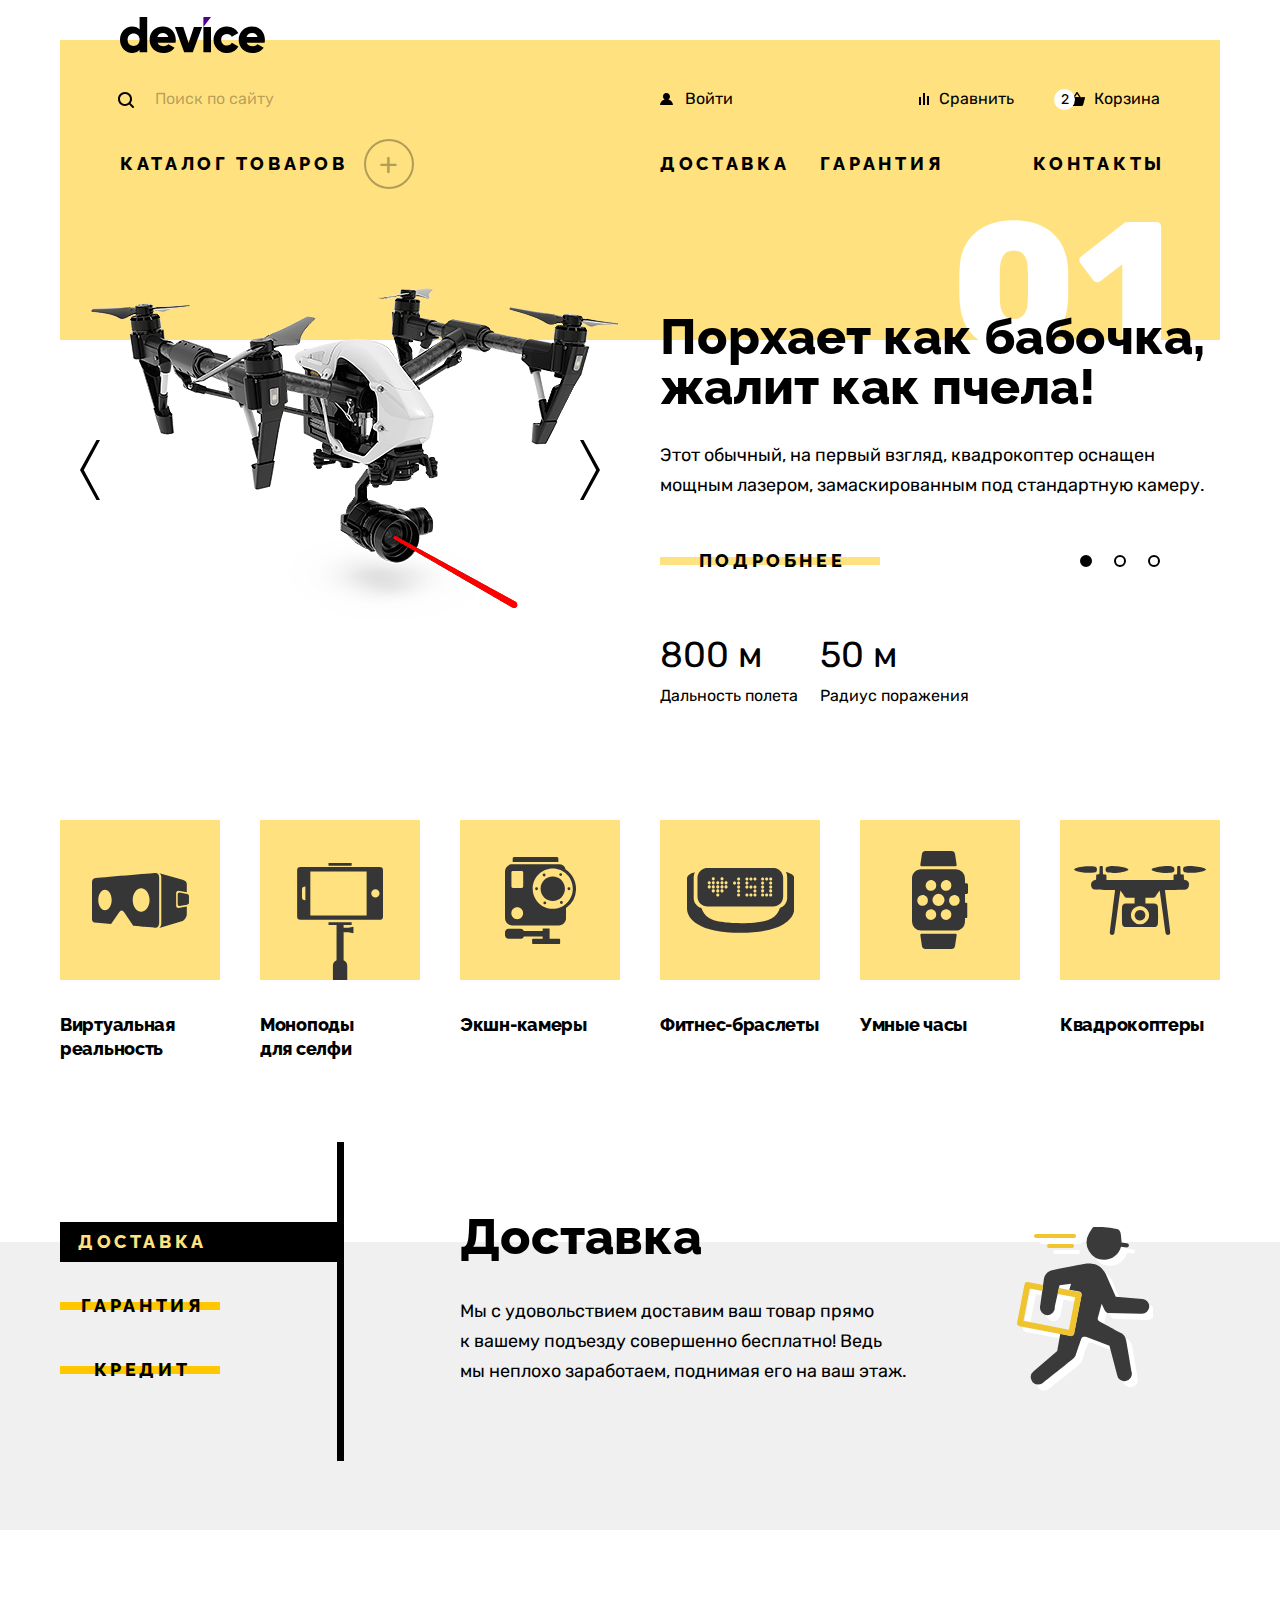
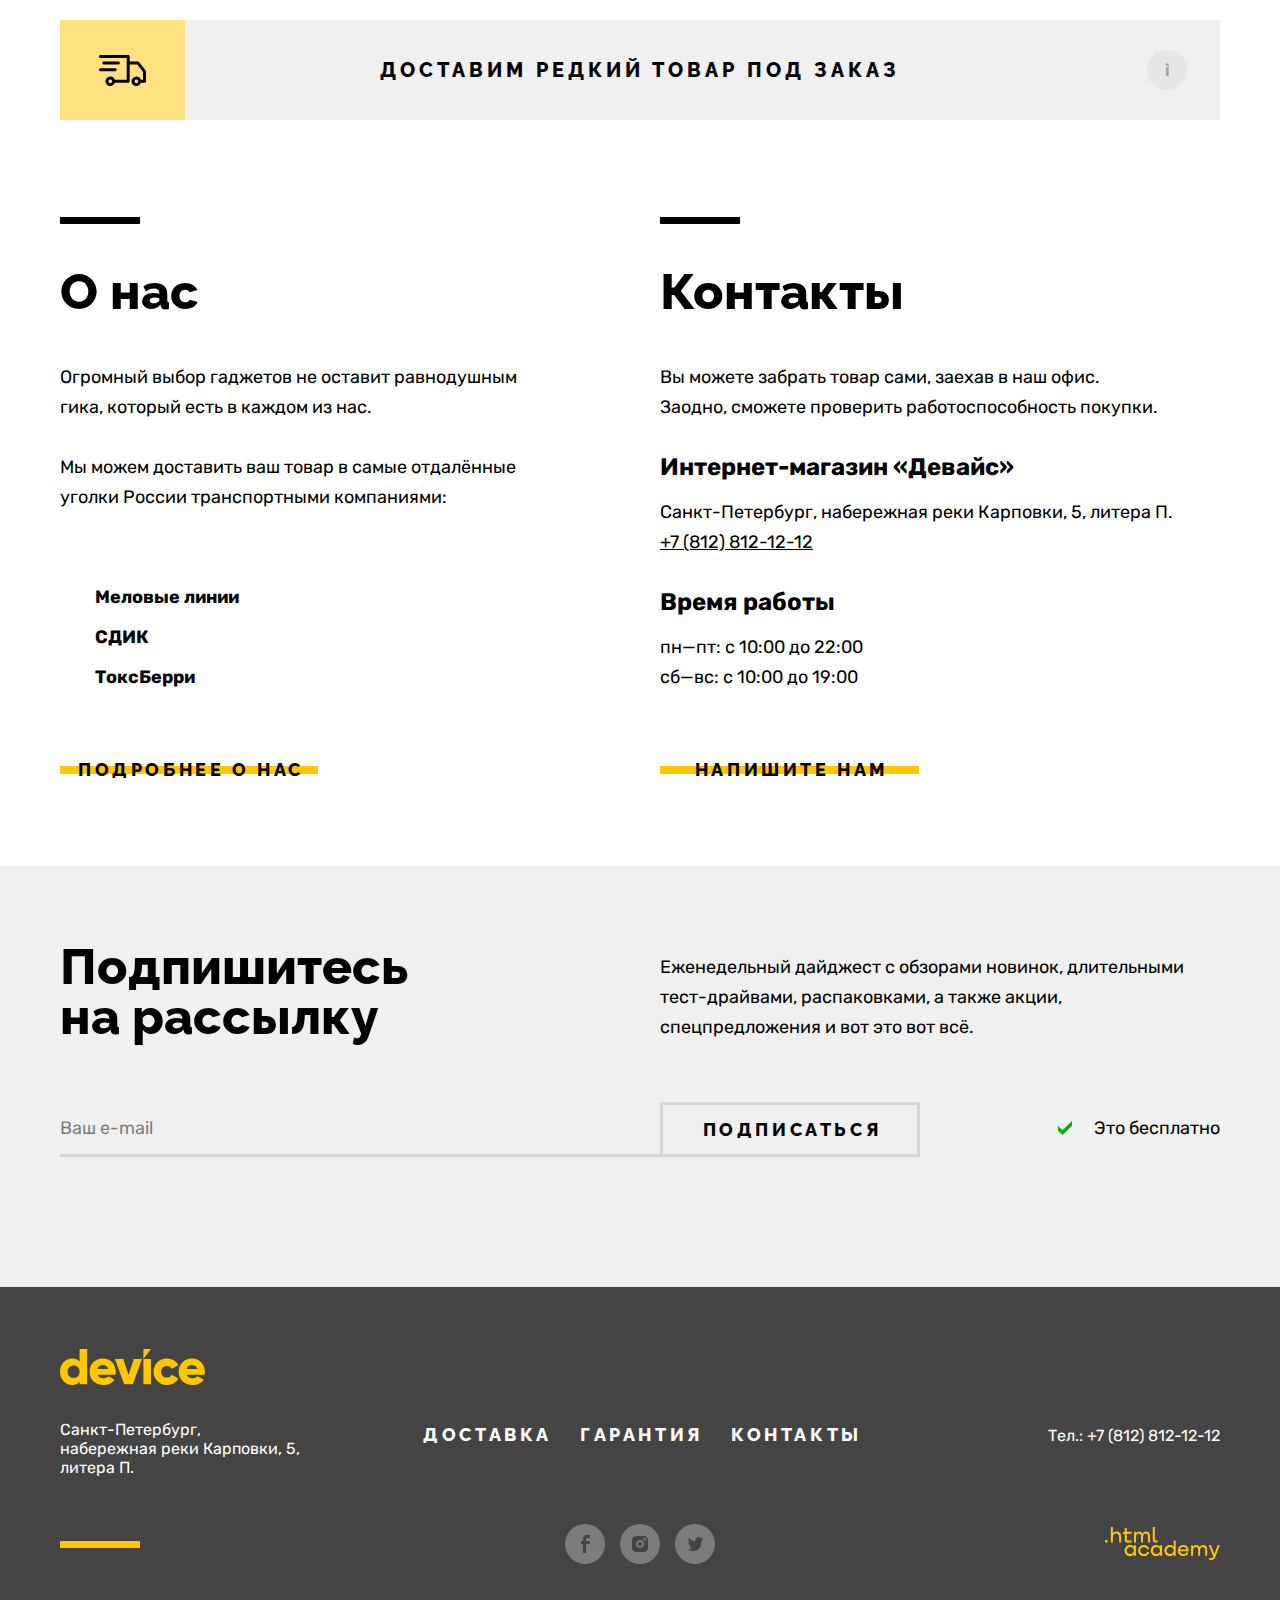
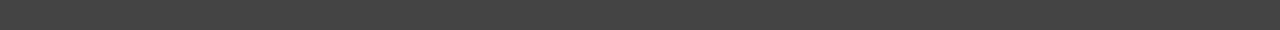
==== commit cceb66c3: "доработки по замечаниям" ====
--- a/index.html
+++ b/index.html
@@ -4,6 +4,8 @@
     <meta charset="utf-8">
     <title>HTML Academy: Девайс</title>
     <link rel="stylesheet" href="styles/styles.css">
+    <link rel="icon" href="favicon.ico">
+    <link rel="icon" type="image/png" sizes="32x32" href="img/favicon-32.png">
   </head>
   <body>
     <header class="page-header">
@@ -205,24 +207,24 @@
         <h2 class="visually-hidden">Наши сервисы</h2>
         <div class="service-container page-container">
           <ul class="service-list">
+            <li class="service-btn service-btn-active">
+              <a class="service-link button" href="#">Доставка</a>
+            </li>
             <li class="service-btn">
-              <a class="service-link button" href="#">Доставка</a>
-            </li>
-            <li class="service-btn service-btn-active">
               <a class="service-link button" href="#">Гарантия</a>
             </li>
             <li class="service-btn">
               <a class="service-link button" href="#">Кредит</a>
             </li>
           </ul>
-          <div class="service-info service-info-01 visually-hidden">
+          <div class="service-info service-info-01">
             <h3 class="service-info-title general-title">Доставка</h3>
             <p class="service-info-text">
-              Мы с удовольствием доставим ваш товар прямо к вашему подъезду совершенно бесплатно!
-              Ведь мы неплохо заработаем, поднимая его на ваш этаж.
+              Мы с удовольствием доставим ваш товар прямо <br> к вашему подъезду совершенно бесплатно!
+              Ведь <br> мы неплохо заработаем, поднимая его на ваш этаж.
             </p>
           </div>
-          <div class="service-info service-info-02">
+          <div class="service-info service-info-02 visually-hidden">
             <h3 class="service-info-title general-title">Гарантия</h3>
             <p class="service-info-text">
               Если из-за возгорания купленного у нас товара у вас сгорит дом — не переживайте, мы выдадим вам новый.
--- a/styles/styles.css
+++ b/styles/styles.css
@@ -95,7 +95,7 @@
 .button::before {
   content: "";
   position: absolute;
-  top: 16px;
+  top: calc(50% - 4px);
   left: 0;
   width: 100%;
   height: 8px;
@@ -527,6 +527,7 @@
   position: relative;
   display: flex;
   flex-direction: column;
+  margin-right: 90px;
 }
 
 .navigation-main-link {
@@ -598,7 +599,7 @@
   align-items: center;
   width: 50px;
   height: 50px;
-  top: -10px;
+  top: calc(50% - 25px);
   bottom: 0;
   left: auto;
   right: -66px;
@@ -616,7 +617,7 @@
   display: none;
   flex-wrap: wrap;
   position: absolute;
-  top: 40px;
+  top: 100%;
   left: -60px;
   width: 1160px;
   padding-left: 56px;
@@ -632,6 +633,7 @@
   flex-direction: column;
   align-items: flex-start;
   min-width: 165px;
+  max-width: 300px;
   margin-right: 36px;
 }
 
@@ -677,6 +679,7 @@
 .navigation-service-list {
   display: flex;
   flex-wrap: wrap;
+  flex-shrink: 0;
   width: 505px;
   margin-left: auto;
 }
@@ -702,8 +705,10 @@
 }
 
 .page-container {
-  width: 1160px;
+  width: 1200px;
   margin: 0 auto;
+  padding-right: 20px;
+  padding-left: 20px;
 }
 
 .main-inner {
@@ -713,12 +718,12 @@
 .slider-promo {
   position: relative;
   margin-bottom: 70px;
+}
+
+.slider {
+  display: flex;
+  justify-content: space-between;
   background: linear-gradient(to bottom, #FFE17F 150px,#FFE17F 150px,transparent 150px);
-}
-
-.slider {
-  display: flex;
-  justify-content: space-between;
 }
 
 .slider-image {
@@ -734,7 +739,7 @@
   height: 560px;
   padding: 0 10px;
   top: 0;
-  left: 0;
+  left: 20px;
 }
 
 .slider-button {
@@ -856,7 +861,7 @@
   display: flex;
   position: absolute;
   bottom: 183px;
-  right: 60px;
+  right: 80px;
   margin: 0;
   padding: 0;
   list-style-type: none;
@@ -1088,7 +1093,7 @@
   display: flex;
   position: relative;
   min-height: 100px;
-  padding: 0 150px;
+  padding: 20px 150px;
   justify-content: center;
   align-items: center;
   font-family: "Raleway", sans-serif;
@@ -1332,7 +1337,7 @@
 
 .subscribe-btn {
   width: 260px;
-  height: 55px;
+  min-height: 55px;
   border: 3px solid rgba(0, 0, 0, 0.1);
   background-color: transparent;
   cursor: pointer;
@@ -1362,7 +1367,7 @@
 }
 
 .inner-header {
-  padding-left: 60px;
+  padding-left: 80px;
 }
 
 .inner-header-title {
@@ -1371,6 +1376,7 @@
 
 .breadcrumbs-list {
   display: flex;
+  flex-wrap: wrap;
   margin: 0;
   padding: 0;
   margin-bottom: 44px;
@@ -1440,11 +1446,12 @@
 .catalog-header-container {
   display: flex;
   align-items: center;
-  background-color: #EBEBEB;
+  background: linear-gradient(to right, #DCDCDC calc(50% - 272px), #EBEBEB calc(50% - 272px));
 }
 
 .catalog-container {
   display: flex;
+  background: linear-gradient(to right, #EBEBEB calc(50% - 272px), transparent calc(50% - 272px))
 }
 
 .catalog-filter-list {
@@ -1595,11 +1602,12 @@
 
  .control-input+.control-text {
   display: flex;
-  align-items: center;
+  align-items: flex-start;
  }
 
  .control-input+.control-text::before {
    content: "";
+   flex-shrink: 0;
    width: 20px;
    height: 20px;
    margin-right: 17px;
@@ -1744,7 +1752,8 @@
 }
 
 .catalog-right-column {
-  padding-left: 72px;
+  width: 760px;
+  margin-left: 72px;
   padding-top: 69px;
   padding-bottom: 77px;
 }
@@ -1867,7 +1876,7 @@
   display: flex;
   justify-content: center;
   align-items: center;
-  height: 55px;
+  padding: 15px;
   margin-bottom: 51px;
   font-family: "Raleway", sans-serif;
   font-size: 16px;
@@ -1897,31 +1906,35 @@
 
 .pagination {
   display: flex;
-  align-items: center;
-  height: 70px;
+  align-items: stretch;
+  flex-wrap: wrap;
+  min-height: 70px;
   margin: 0;
   padding: 0;
-  /* padding: 0 22px;
-  padding-left: 25px; */
   background-color: #EBEBEB;
   list-style-type: none;
 }
 
 .pagination-item {
+  display: flex;
+  align-items: center;
   margin-right: 9px;
 }
 
 .pagination-item:first-child {
+  align-items: stretch;
   margin-right: 181px;
 }
 
 .pagination-item:last-child {
+  align-items: stretch;
   margin-left: auto;
   margin-right: 0;
 }
 
 .pagination-link {
-  display: block;
+  display: flex;
+  align-items: center;
   padding: 5px 10px;
   font-size: 16px;
   line-height: 19px;
@@ -1944,11 +1957,12 @@
 
 .pagination-prev,
 .pagination-next {
+  max-width: 220px;
   margin: 0;
   padding-left: 29px;
   padding-right: 26px;
-  padding-top: 26px;
-  padding-bottom: 25px;
+  padding-top: 20px;
+  padding-bottom: 20px;
   font-family: "Raleway", sans-serif;
   font-size: 16px;
   line-height: 19px;
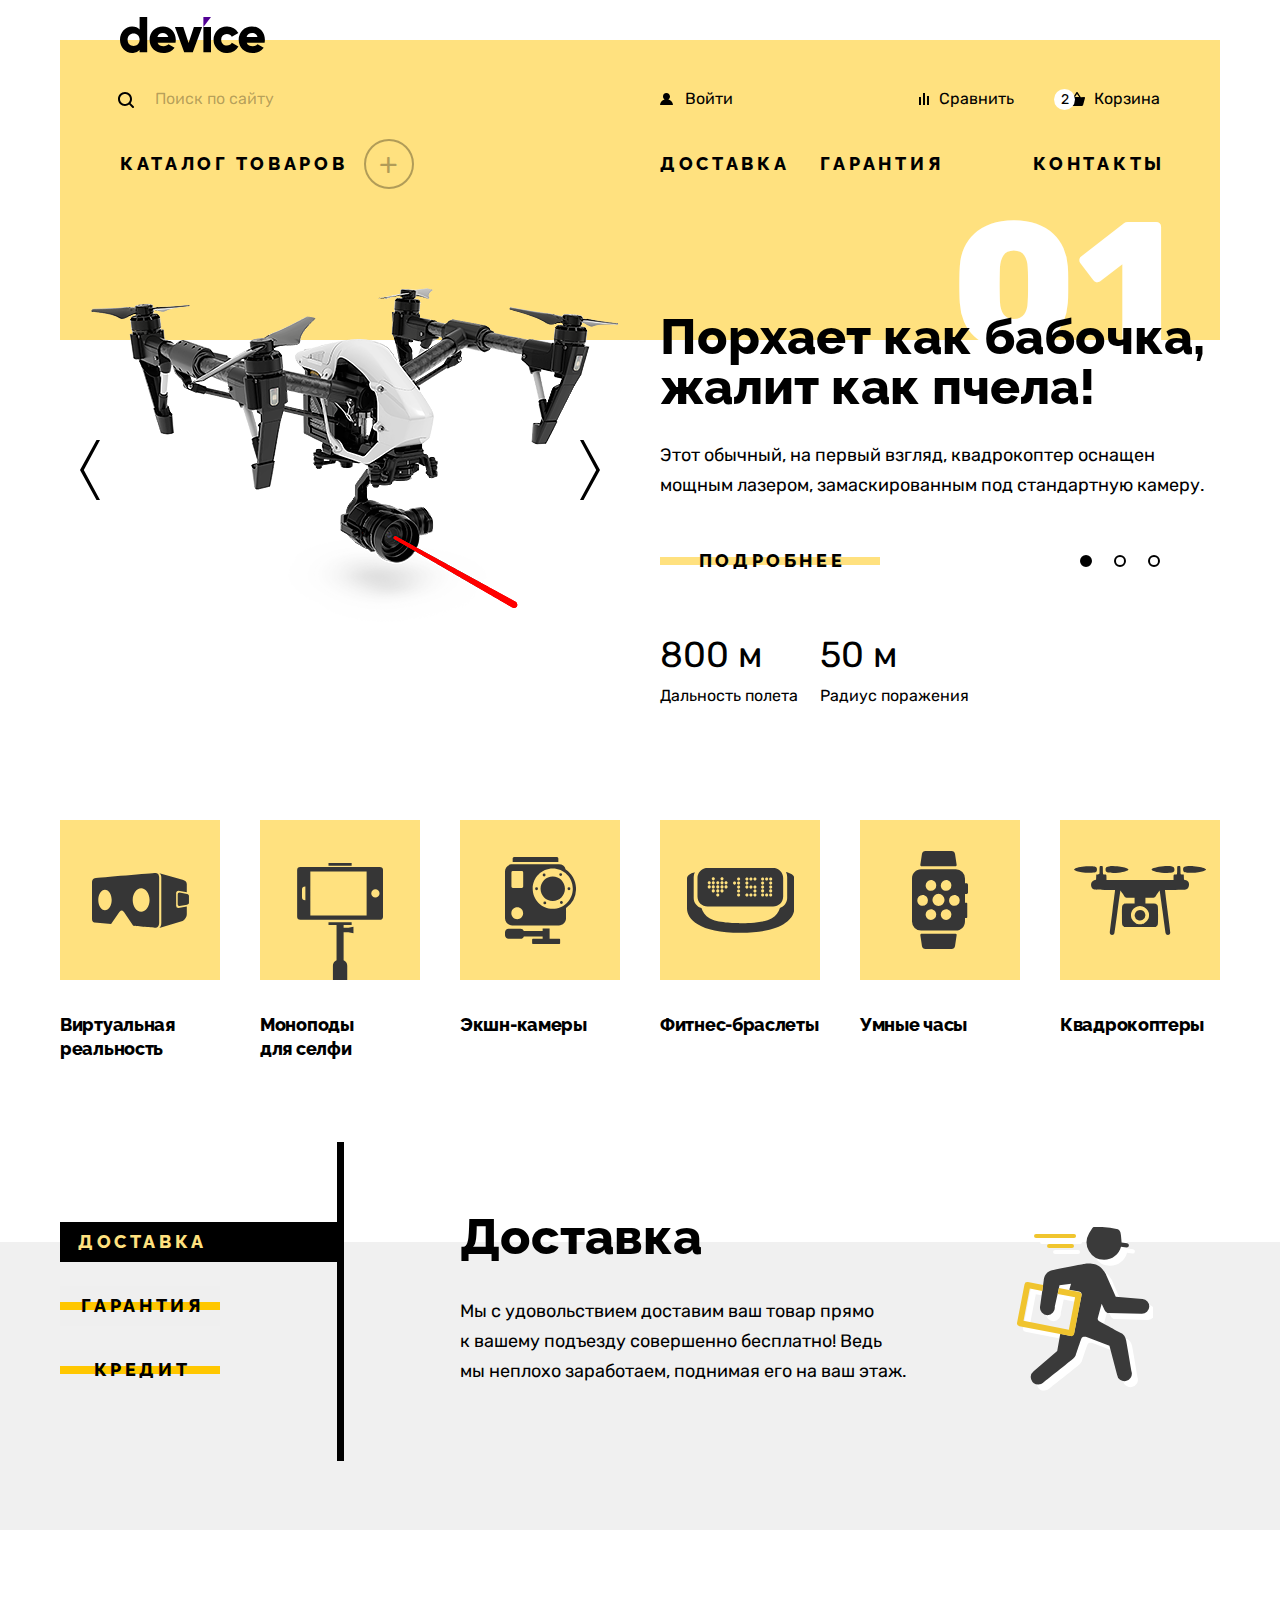
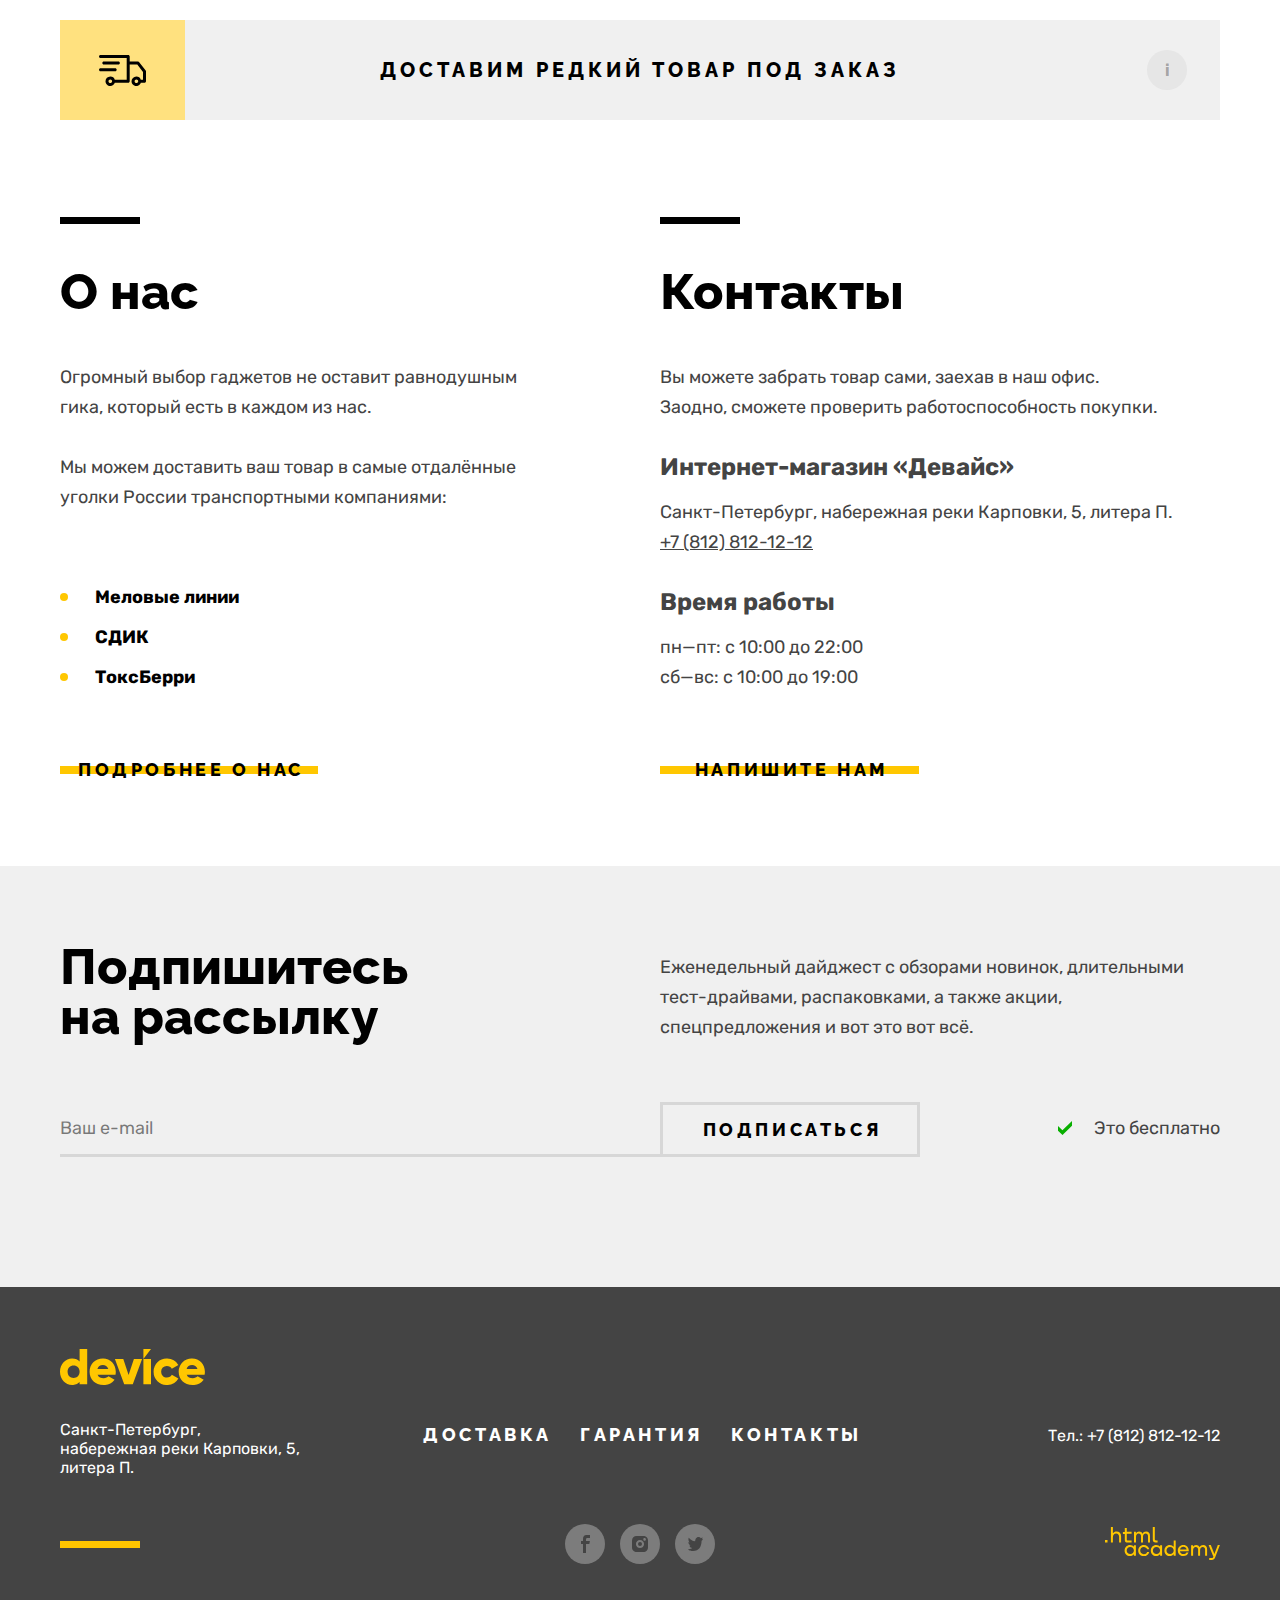
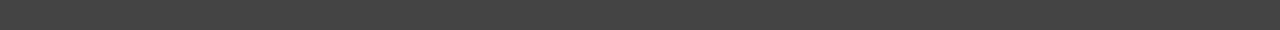
==== commit a8a77664: "Правки по критериям" ====
--- a/index.html
+++ b/index.html
@@ -9,96 +9,101 @@
   </head>
   <body>
     <header class="page-header">
-      <a class="header-logo-link">
-        <img class="logo" src="img/logo-header.svg" width="145" height="36" alt="Логотип.">
-      </a>
-      <div class="page-header-center">
-        <form class="search" action="https://echo.htmlacademy.ru" method="post">
-          <label class="visually-hidden" for="search-input">Поиск по сайту</label>
-          <input class="search-input" id="search-input" type="search" placeholder="Поиск по сайту" name="search" required>
-          <button class="search-button" type="submit">Найти</button>
-        </form>
-        <ul class="account-list">
-          <li class="account-item account-item-login">
-            <a class="account-link" href="#">Войти</a>
-          </li>
-          <li class="account-item account-item-compare">
-            <a class="account-link" href="#">Сравнить</a>
-          </li>
-          <li class="account-item account-item-cart">
-            <a class="account-link" href="#">Корзина</a>
-            <div class="popover popover-cart popover-close">
-              <div class="popover-content">
-                <h2 class="visually-hidden">Корзина</h2>
-                <ul class="popover-list">
-                  <li class="popover-item">
-                    <a class="popover-link" href="#">
-                      <img class="popover-img" src="img/monopods/product-1.jpg" width="41" height="43" alt="">
-                      <span>Любительская селфи-палка</span>
-                    </a>
-                    <button class="popover-button-del"></button>
-                  </li>
-                  <li class="popover-item">
-                    <a href="#" class="popover-link">
-                      <img class="popover-img" src="img/monopods/product-2.jpg" width="41" height="43" alt="">
-                      <span>Профессиональная селфи-палка</span>
-                    </a>
-                    <button class="popover-button-del"></button>
-                  </li>
-                </ul>
-                <div class="popover-summ">
-                  <p>Товаров: <span>2</span></p>
-                  <p>Сумма: <span>2000</span> ₽</p>
+      <div class="page-header-wrapper">
+        <a class="header-logo-link">
+          <img class="logo" src="img/logo-header.svg" width="145" height="36" alt="Логотип.">
+        </a>
+        <div class="page-header-center">
+          <form class="search" action="https://echo.htmlacademy.ru" method="post">
+            <label class="visually-hidden" for="search-input">Поиск по сайту</label>
+            <input class="search-input" id="search-input" type="search" placeholder="Поиск по сайту" name="search" required>
+            <button class="search-button" type="submit">Найти</button>
+          </form>
+          <ul class="account-list">
+            <li class="account-item account-item-login">
+              <a class="account-link" href="#">Войти</a>
+            </li>
+            <li class="account-item account-item-compare">
+              <a class="account-link" href="#">Сравнить</a>
+            </li>
+            <li class="account-item account-item-cart">
+              <a class="account-link" href="#">Корзина</a>
+              <div class="popover popover-cart popover-close">
+                <div class="popover-content">
+                  <h2 class="visually-hidden">Корзина</h2>
+                  <ul class="popover-list">
+                    <li class="popover-item">
+                      <a class="popover-link" href="#">
+                        <img class="popover-img" src="img/monopods/product-1.jpg" width="41" height="43" alt="">
+                        <span>Любительская селфи-палка</span>
+                      </a>
+                      <button class="popover-button-del" type="button">
+                        <span class="visually-hidden">Убрать товар</span>
+                      </button>
+                    </li>
+                    <li class="popover-item">
+                      <a href="#" class="popover-link">
+                        <img class="popover-img" src="img/monopods/product-2.jpg" width="41" height="43" alt="">
+                        <span>Профессиональная селфи-палка</span>
+                      </a>
+                      <button class="popover-button-del" type="button">
+                        <span class="visually-hidden">Убрать товар</span>
+                      </button>
+                    </li>
+                  </ul>
+                  <div class="popover-summ">
+                    <p>Товаров: <span>2</span></p>
+                    <p>Сумма: <span>2000</span> ₽</p>
+                  </div>
+                  <a class="popover-button-open" href="#">Открыть корзину</a>
                 </div>
-                <a class="popover-button-open" href="#">Открыть корзину</a>
               </div>
+            </li>
+          </ul>
+        </div>
+        <nav class="navigation-main">
+          <div class="navigation-main-catalog">
+            <a class="navigation-main-link catalog-open-close" href="#">Каталог товаров</a>
+            <div class="navigation-main-list">
+              <ul class="navigation-main-column-list navigation-list">
+                <li class="navigation-main-item">
+                  <a class="main-catalog-link" href="#">Виртуальная реальность</a>
+                </li>
+                <li class="navigation-main-item">
+                  <a class="main-catalog-link" href="monopod.html">Моноподы для cелфи</a>
+                </li>
+                <li class="navigation-main-item">
+                  <a class="main-catalog-link" href="#">Экшн-камеры</a>
+                </li>
+              </ul>
+              <ul class="navigation-main-column-list navigation-list">
+                <li class="navigation-main-item">
+                  <a class="main-catalog-link" href="#">Фитнес-браслеты</a>
+                </li>
+                <li class="navigation-main-item">
+                  <a class="main-catalog-link" href="#">Умные часы</a>
+                </li>
+              </ul>
+              <ul class="navigation-main-column-list navigation-list">
+                <li class="navigation-main-item">
+                  <a class="main-catalog-link" href="#">Квадрокоптеры</a>
+                </li>
+              </ul>
             </div>
-          </li>
-        </ul>
+          </div>
+          <ul class="navigation-service-list navigation-list">
+            <li class="navigation-service-item">
+              <a class="navigation-service-link navigation-main-link" href="#">Доставка</a>
+            </li>
+            <li class="navigation-service-item">
+              <a class="navigation-service-link navigation-main-link" href="#">Гарантия</a>
+            </li>
+            <li class="navigation-service-item navigation-service-item-right">
+              <a class="navigation-service-link navigation-main-link" href="#">Контакты</a>
+            </li>
+          </ul>
+        </nav>
       </div>
-      <nav class="navigation-main">
-        <div class="navigation-main-catalog">
-          <a class="navigation-main-link catalog-open-close" href="#">Каталог товаров</a>
-          <div class="navigation-main-list">
-            <ul class="navigation-main-column-list navigation-list">
-              <li class="navigation-main-item">
-                <a class="main-catalog-link" href="#">Виртуальная реальность</a>
-              </li>
-              <li class="navigation-main-item">
-                <a class="main-catalog-link" href="monopod.html">Моноподы для cелфи</a>
-              </li>
-              <li class="navigation-main-item">
-                <a class="main-catalog-link" href="#">Экшн-камеры</a>
-              </li>
-            </ul>
-            <ul class="navigation-main-column-list navigation-list">
-              <li class="navigation-main-item">
-                <a class="main-catalog-link" href="#">Фитнес-браслеты</a>
-              </li>
-              <li class="navigation-main-item">
-                <a class="main-catalog-link" href="#">Умные часы</a>
-              </li>
-            </ul>
-            <ul class="navigation-main-column-list navigation-list">
-              <li class="navigation-main-item">
-                <a class="main-catalog-link" href="#">Квадрокоптеры</a>
-              </li>
-            </ul>
-          </div>
-        </div>
-        <ul class="navigation-service-list navigation-list">
-          <li class="navigation-service-item">
-            <a class="navigation-service-link navigation-main-link" href="#">Доставка</a>
-          </li>
-          <li class="navigation-service-item">
-            <a class="navigation-service-link navigation-main-link" href="#">Гарантия</a>
-          </li>
-          <li class="navigation-service-item navigation-service-item-right">
-            <a class="navigation-service-link navigation-main-link" href="#">Контакты</a>
-          </li>
-        </ul>
-      </nav>
-
     </header>
 
     <main class="main-index main-container">
@@ -170,10 +175,10 @@
           </li>
         </ol>
         <div class="slider-controls">
-          <button class="slider-button slider-image-prev">
+          <button class="slider-button slider-image-prev" type="button">
             <span class="visually-hidden">Предыдущее фото</span>
           </button>
-          <button class="slider-button slider-image-next">
+          <button class="slider-button slider-image-next" type="button">
             <span class="visually-hidden">Следующее фото</span>
           </button>
         </div>
@@ -207,14 +212,17 @@
         <h2 class="visually-hidden">Наши сервисы</h2>
         <div class="service-container page-container">
           <ul class="service-list">
-            <li class="service-btn service-btn-active">
-              <a class="service-link button" href="#">Доставка</a>
-            </li>
-            <li class="service-btn">
-              <a class="service-link button" href="#">Гарантия</a>
-            </li>
-            <li class="service-btn">
-              <a class="service-link button" href="#">Кредит</a>
+            <li class="service-item service-active">
+              <!-- <a class="service-link button" href="#">Доставка</a> -->
+              <button class="service-btn button" type="button">Доставка</button>
+            </li>
+            <li class="service-item">
+              <!-- <a class="service-link button" href="#">Гарантия</a> -->
+              <button class="service-btn button" type="button">Гарантия</button>
+            </li>
+            <li class="service-item">
+              <!-- <a class="service-link button" href="#">Кредит</a> -->
+              <button class="service-btn button" type="button">Кредит</button>
             </li>
           </ul>
           <div class="service-info service-info-01">
@@ -365,7 +373,7 @@
 
     <div class="modal-container modal-close">
       <div class="modal modal-delivery">
-        <button class="modal-close-button">
+        <button class="modal-close-button" type="button">
           <span class="visually-hidden">Закрыть</span>
         </button>
         <section class="modal-content">
@@ -374,12 +382,12 @@
             <label class="modal-label modal-label-name">
               Ваше имя:
               <input class="modal-input" type="text" placeholder="Имя Фамилия" name="name" required>
-              <span class="input-bottom-info">Пожалуйста, представьтесь</span>
+              <span class="input-bottom-info input-name-info"></span>
             </label>
             <label class="modal-label modal-label-email">
               Ваш e-mail:
               <input class="modal-input" type="email" placeholder="krasotka92@mail.ru" name="e-mail" required>
-              <span class="input-bottom-info">Забавный у вас адрес</span>
+              <span class="input-bottom-info input-email-info"></span>
             </label>
             <label class="modal-label modal-label-goods">
               Что нужно привезти:
--- a/styles/styles.css
+++ b/styles/styles.css
@@ -54,12 +54,6 @@
   line-height: 30px;
   color: #000000;
 }
-
-/* убираем крестик в инпуте хрома */
-input::-webkit-search-decoration,
-input::-webkit-search-cancel-button,
-input::-webkit-search-results-button,
-input::-webkit-search-results-decoration { display: none; }
 
 .visually-hidden {
   position: absolute;
@@ -125,14 +119,19 @@
   display: flex;
   flex-direction: column;
   position: relative;
-  width: 1160px;
+  width: 1200px;
   margin: 0 auto;
+  padding-right: 20px;
+  padding-left: 20px;
+  font-size: 16px;
+  line-height: 19px;
+}
+
+.page-header-wrapper {
   padding-top: 40px;
   padding-right: 40px;
   padding-left: 40px;
   background-color: #FFE17F;
-  font-size: 16px;
-  line-height: 19px;
 }
 
 .page-header-inner {
@@ -161,6 +160,14 @@
 .search {
   display: flex;
   width: 516px;
+}
+
+/* убираем крестик в инпуте хрома */
+.search input::-webkit-search-decoration,
+.search input::-webkit-search-cancel-button,
+.search input::-webkit-search-results-button,
+.search input::-webkit-search-results-decoration {
+  display: none;
 }
 
 .search-input {
@@ -178,7 +185,7 @@
   line-height: 19px;
   background-color: transparent;
   background-repeat: no-repeat;
-  background-image: url(../img/search.svg);
+  background-image: url("../img/search.svg");
   background-size: 16px 16px;
   background-position: 18px center;
 }
@@ -274,19 +281,19 @@
   background-position: left center;
 }
 
-.account-item-login>.account-link,
-.account-item-active>.account-link {
-  background-image: url(../img/login.svg);
+.account-item-login > .account-link,
+.account-item-active > .account-link {
+  background-image: url("../img/login.svg");
   background-size: 13px 12px;
 }
 
-.account-item-compare>.account-link {
-  background-image: url(../img/compare.svg);
+.account-item-compare > .account-link {
+  background-image: url("../img/compare.svg");
   background-size: 10px 12px;
   background-position: 5px center;
 }
 
-.account-item-cart>.account-link::before {
+.account-item-cart > .account-link::before {
   content: "2";
   position: absolute;
   width: 21px;
@@ -304,8 +311,8 @@
   line-height: 16px;
 }
 
-.account-item-cart>.account-link {
-  background-image: url(../img/cart.svg);
+.account-item-cart > .account-link {
+  background-image: url("../img/cart.svg");
   background-size: 16px 14px;
 }
 
@@ -336,7 +343,7 @@
   content: none;
 }
 
-.account-item-exit>.account-link {
+.account-item-exit > .account-link {
   padding-left: 0;
 }
 
@@ -347,6 +354,7 @@
   right: -80px;
   z-index: 2;
   font-family: "Rubik", sans-serif;
+  line-height: 20px;
   color: #FFFFFF;
   background-color: #000000;
   min-height: 186px;
@@ -365,7 +373,7 @@
   left: calc(50% - 10px);
   background-position: center;
   background-repeat: no-repeat;
-  background-image: url(../img/vector.svg);
+  background-image: url("../img/vector.svg");
 }
 
 .popover-content {
@@ -547,7 +555,7 @@
   content: none;
 }
 
-.navigation-main-catalog:hover>.navigation-main-link::after {
+.navigation-main-catalog:hover > .navigation-main-link::after {
   opacity: 1;
   content: "−";
   transform: rotate(180deg);
@@ -576,12 +584,12 @@
   opacity: 0.3;
 }
 
-.navigation-main-catalog:hover>.navigation-main-list,
-.navigation-main-catalog:focus-within>.navigation-main-list {
-  display: flex;
-}
-
-.navigation-main-catalog:focus-within>.navigation-main-link::after {
+.navigation-main-catalog:hover > .navigation-main-list,
+.navigation-main-catalog:focus-within > .navigation-main-list {
+  display: flex;
+}
+
+.navigation-main-catalog:focus-within > .navigation-main-link::after {
   opacity: 1;
   content: "−";
   transform: rotate(180deg);
@@ -688,12 +696,13 @@
   margin-left: auto;
 }
 
-.navigation-service-item-right>.navigation-main-link {
+.navigation-service-item-right > .navigation-main-link {
   margin-right: 0;
 }
 
 .general-title {
   font-family: "Raleway", sans-serif;
+  font-weight: 800;
   font-size: 50px;
   line-height: 50px;
   margin: 0;
@@ -751,7 +760,7 @@
   background-color: transparent;
   background-position: center;
   background-repeat: no-repeat;
-  background-image: url(../img/tall-arrow.svg);
+  background-image: url("../img/tall-arrow.svg");
   cursor: pointer;
 }
 
@@ -931,33 +940,33 @@
 }
 
 .navigation-secondary-virtual::before {
-  background-image: url(../img/popular/popular-virtual.svg);
+  background-image: url("../img/popular/popular-virtual.svg");
   background-size: 97px 55px;
 }
 
 .navigation-secondary-monopods::before {
-  background-image: url(../img/popular/popular-monopods.svg);
+  background-image: url("../img/popular/popular-monopods.svg");
   background-size: 86px 117px;
   background-position-y: bottom;
 }
 
 .navigation-secondary-action::before {
-  background-image: url(../img/popular/popular-action.svg);
+  background-image: url("../img/popular/popular-action.svg");
   background-size: 71px 87px;
 }
 
 .navigation-secondary-fitnes::before {
-  background-image: url(../img/popular/popular-fitnes.svg);
+  background-image: url("../img/popular/popular-fitnes.svg");
   background-size: 107px 65px;
 }
 
 .navigation-secondary-watch::before {
-  background-image: url(../img/popular/popular-watch.svg);
+  background-image: url("../img/popular/popular-watch.svg");
   background-size: 56px 98px;
 }
 
 .navigation-secondary-drone::before {
-  background-image: url(../img/popular/popular-drone.svg);
+  background-image: url("../img/popular/popular-drone.svg");
   background-size: 132px 69px;
 }
 
@@ -1016,8 +1025,9 @@
   background-color: black;
 }
 
-.service-link {
+.service-btn {
   width: 160px;
+  border: none;
   letter-spacing: 0.2em;
   z-index: 0;
 }
@@ -1040,21 +1050,21 @@
 
 .service-info-01::before {
   top: 67px;
-  background-image: url(../img/services-delivery.svg);
+  background-image: url("../img/services-delivery.svg");
   background-size: 136px 164px;
   background-position: center;
 }
 
 .service-info-02::before {
   top: 58px;
-  background-image: url(../img/services-warranty.svg);
+  background-image: url("../img/services-warranty.svg");
   background-size: 171px 195px;
   background-position: right;
 }
 
 .service-info-03::before {
   top: 54px;
-  background-image: url(../img/services-credit.svg);
+  background-image: url("../img/services-credit.svg");
   background-size: 156px 188px;
   background-position: left;
 }
@@ -1068,20 +1078,20 @@
   margin: 0;
 }
 
-.service-btn {
+.service-item {
   margin-bottom: 24px;
 }
 
-.service-btn-active {
+.service-active {
   background-color: #000000;
 }
 
-.service-btn-active .button {
+.service-active .button {
   color: #FFE17F;
   background-color: #000000;
 }
 
-.service-btn-active .button::before {
+.service-active .button::before {
   display: none;
 }
 
@@ -1115,7 +1125,7 @@
   height: 100px;
   background-repeat: no-repeat;
   background-position: center;
-  background-image: url(../img/delivery-car.svg);
+  background-image: url("../img/delivery-car.svg");
   background-size: 47px 31px;
 }
 
@@ -1176,7 +1186,7 @@
   background-color: #000000;
 }
 
-.contacts>.button {
+.contacts > .button {
   min-width: 259px;
 }
 
@@ -1198,6 +1208,7 @@
 .about-transpot {
   margin-top: 0;
   margin-bottom: 30px;
+  color: #444444;
 }
 
 .about-transport-list {
@@ -1209,11 +1220,22 @@
 }
 
 .about-transport-item {
-  padding-left: 35px;
+  display: flex;
+  align-items: center;
   margin-bottom: 20px;
   font-weight: 700;
   line-height: 20px;
 }
+
+.about-transport-item::before {
+  content: "";
+  margin-right: 27px;
+  width: 8px;
+  height: 8px;
+  border-radius: 50px;
+  background-color: #FFC700;
+}
+
 .contacts {
   display: flex;
   flex-direction: column;
@@ -1230,6 +1252,7 @@
 .contacts-description {
   margin-top: 0;
   margin-bottom: 30px;
+  color: #444444;
 }
 
 .contacts-subtitle {
@@ -1237,11 +1260,13 @@
   margin-bottom: 15px;
   font-size: 24px;
   font-weight: 700;
+  color: #444444;
 }
 
 .contacts-address {
   margin-bottom: 30px;
   font-style: normal;
+  color: #444444;
 }
 
 .contacts-address-text {
@@ -1249,7 +1274,7 @@
 }
 
 .contacts-phone {
-  color: #000000;
+  color: #444444;
 }
 
 .contacts-schedule {
@@ -1257,6 +1282,7 @@
   margin-bottom: 58px;
   padding-left: 0;
   list-style-type: none;
+  color: #444444;
 }
 
 .subscribe {
@@ -1287,6 +1313,7 @@
   margin-bottom: 10px;
   margin-left: auto;
   padding-right: 31px;
+  color: #444444;
 }
 
 .subscribe-wrapper-bottom {
@@ -1360,7 +1387,8 @@
   display: block;
   margin-left: auto;
   padding-left: 36px;
-  background-image: url(../img/tick.svg);
+  color: #444444;
+  background-image: url("../img/tick.svg");
   background-size: 14px 14px;
   background-repeat: no-repeat;
   background-position: left center;
@@ -1397,7 +1425,7 @@
   height: 7px;
   background-repeat: no-repeat;
   background-position: center;
-  background-image: url(../img/nav-arrow.svg);
+  background-image: url("../img/nav-arrow.svg");
 }
 
 .breadcrumbs-item:last-child::after {
@@ -1539,7 +1567,6 @@
 
 .range-toggle-button {
   display: block;
-  /* position: absolute; */
   width: 18px;
   height: 18px;
   background: #EBEBEB;
@@ -1547,16 +1574,6 @@
   border-radius: 50%;
   cursor: pointer;
 }
-
-/* .range-toggle-min {
-  top: -8px;
-  left: 0;
- }
-
- .range-toggle-max {
-   top: -8px;
-   right: -9px;
- } */
 
 .range-toggle-button:focus {
   border-color: #AF4FFF;
@@ -1600,12 +1617,12 @@
   opacity: 0.3;
 }
 
- .control-input+.control-text {
+ .control-input + .control-text {
   display: flex;
   align-items: flex-start;
  }
 
- .control-input+.control-text::before {
+ .control-input + .control-text::before {
    content: "";
    flex-shrink: 0;
    width: 20px;
@@ -1620,53 +1637,53 @@
    opacity: 0.2;
  }
 
- .control-input[type=radio]+.control-text::before {
+ .control-input[type=radio] + .control-text::before {
   border-radius: 50%;
 }
 
- .control-input:checked+.control-text::before {
+ .control-input:checked + .control-text::before {
   opacity: 1;
 }
 
- .control-input[type=checkbox]:checked+.control-text::before {
+ .control-input[type=checkbox]:checked + .control-text::before {
   background-image: url("data:image/svg+xml,%3Csvg width='10' height='10' viewBox='0 0 10 10' fill='%23000000' xmlns='http://www.w3.org/2000/svg'%3E%3Cpath d='M10 0L3.1 6.6L0 3.6V6.9L3.2 10L10 3.3V0Z'/%3E%3C/svg%3E");
 }
 
-.control-input[type=radio]:checked+.control-text::before {
+.control-input[type=radio]:checked + .control-text::before {
  border: 6px solid #EBEBEB;
  background-color: #000000;
 }
 
-.control-input:checked:hover+.control-text::before {
+.control-input:checked:hover + .control-text::before {
   opacity: 0.5;
 }
 
-.control-input:checked:hover+.control-text {
+.control-input:checked:hover + .control-text {
   opacity: 0.5;
 }
 
-.control-input:focus+.control-text {
+.control-input:focus + .control-text {
   color: #AF4FFF;
 }
 
-.control-input:focus+.control-text::before {
+.control-input:focus + .control-text::before {
   outline-color: #AF4FFF;
   opacity: 1;
 }
 
-.control-input[type=checkbox]:checked:focus+.control-text::before {
+.control-input[type=checkbox]:checked:focus + .control-text::before {
   background-image: url("data:image/svg+xml,%3Csvg width='10' height='10' viewBox='0 0 10 10' fill='%23AF4FFF' xmlns='http://www.w3.org/2000/svg'%3E%3Cpath d='M10 0L3.1 6.6L0 3.6V6.9L3.2 10L10 3.3V0Z'/%3E%3C/svg%3E");
 }
 
-.control-input[type=radio]:checked:focus+.control-text::before {
+.control-input[type=radio]:checked:focus + .control-text::before {
   background-color: #AF4FFF;
 }
 
- .control-input:active+.control-text {
+ .control-input:active + .control-text {
   opacity: 0.2;
  }
 
- .control-input:active+.control-text::before {
+ .control-input:active + .control-text::before {
   opacity: 0.2;
 }
 
@@ -1693,7 +1710,7 @@
   margin-right: 40px;
   font-family: "Raleway", sans-serif;
   font-size: 16px;
-  line-height: 18px;
+  line-height: 19px;
   letter-spacing: 0.2em;
   text-transform: uppercase;
 }
@@ -1705,7 +1722,7 @@
   appearance: none;
   background-color: #EBEBEB;
   background-repeat: no-repeat;
-  background-image: url(../img/dropdown.svg);
+  background-image: url("../img/dropdown.svg");
   background-position: center right 10px;
   font-family: "Rubik", sans-serif;
   font-size: 16px;
@@ -1801,6 +1818,7 @@
 
 .product-card-title {
   margin: 0;
+  font-size: 18px;
 }
 
 .product-card-link {
@@ -1809,7 +1827,7 @@
   padding-bottom: 6px;
   line-height: 24px;
   font-weight: 700;
-  letter-spacing: -0.05em;
+  letter-spacing: -0.02em;
   text-decoration: none;
   color: #000000;
 }
@@ -1851,7 +1869,7 @@
   outline: none;
 }
 
-.product-card-link:focus~.product-card-image {
+.product-card-link:focus ~ .product-card-image {
   outline: #AF4FFF solid 5px;
   outline-offset: -5px;
 }
@@ -1894,13 +1912,12 @@
 
 .pagination-show-more:focus {
   border-color: #AF4FFF;
-  border-width: 5px;
-  outline: none;
+  outline: #AF4FFF solid 2px;
 }
 
 .pagination-show-more:active {
   border-color: #000000;
-  border-width: 3px;
+  outline: none;
   opacity: 0.3;
 }
 
@@ -2181,15 +2198,15 @@
   outline: none;
 }
 
-.footer-social-link:focus>.social-icon {
+.footer-social-link:focus > .social-icon {
   fill: #FFFFFF;
 }
 
-.footer-social-link:active>.social-icon {
+.footer-social-link:active > .social-icon {
   opacity: 0.3;
 }
 
-.footer-social-link:active>.social-icon {
+.footer-social-link:active > .social-icon {
   fill: #444444;
 }
 
@@ -2199,7 +2216,7 @@
   width: 115px;
 }
 
-.htmlacademy:hover>.htmlacademy-image {
+.htmlacademy:hover > .htmlacademy-image {
   fill: #FFFFFF;
 }
 
@@ -2218,7 +2235,7 @@
   border-radius: 10px;
 }
 
-.htmlacademy:active>.htmlacademy-image {
+.htmlacademy:active > .htmlacademy-image {
   opacity: 0.3;
 }
 
@@ -2306,6 +2323,7 @@
   margin: 0;
   margin-bottom: 67px;
   font-family: "Raleway", sans-serif;
+  font-weight: 800;
   font-size: 50px;
   line-height: 50px;
   color: #000000;
@@ -2314,7 +2332,8 @@
 .modal-form {
   display: grid;
   grid-auto-columns: 160px;
-  gap: 40px;
+  column-gap: 40px;
+  row-gap: 15px;
   grid-template-areas: "name name email email"
                        "goods goods goods count";
 }
@@ -2336,7 +2355,7 @@
   background-repeat: no-repeat;
   background-size: 13px 12px;
   background-position: center right 21px;
-  background-image: url(../img/user.svg);
+  background-image: url("../img/user.svg");
 }
 
 .modal-label-email {
@@ -2348,7 +2367,7 @@
   background-repeat: no-repeat;
   background-size: 13px 12px;
   background-position: center right 21px;
-  background-image: url(../img/mail.svg);
+  background-image: url("../img/mail.svg");
 }
 
 .modal-label-goods {
@@ -2466,10 +2485,10 @@
   right: 40px;
   background-position: center;
   background-repeat: no-repeat;
-  background-image: url(../img/vector.svg);
-}
-
-.modal-tooltip:hover>span{
+  background-image: url("../img/vector.svg");
+}
+
+.modal-tooltip:hover > span{
   visibility: visible;
   opacity: 1;
 }
@@ -2488,16 +2507,20 @@
 }
 
 .input-bottom-info {
-  position: absolute;
-  bottom: -26px;
+  padding-top: 5px;
   font-family: "Rubik", sans-serif;
   font-size: 14px;
   line-height: 20px;
   letter-spacing: 0;
   font-weight: 400;
-  visibility: hidden;
-  opacity: 0;
-  transition: opacity 1s;
+}
+
+.input-name-info::before {
+  content: "Пожалуйста, представьтесь";
+}
+
+.input-email-info::before {
+  content: "Забавный у вас адрес";
 }
 
 .modal-input:hover {
@@ -2512,9 +2535,12 @@
   box-shadow: inset 0 0 0 3px #000000;
 }
 
-.modal-input:not(:placeholder-shown) + .input-bottom-info {
-  visibility: visible;
-  opacity: 1;
+.modal-input:not(:placeholder-shown) + .input-name-info::before {
+  content: "Подпись под полем для ввода";
+}
+
+.modal-input:not(:placeholder-shown) + .input-email-info::before {
+  content: "Подпись под полем для ввода";
 }
 
 .modal-input:invalid:not(:placeholder-shown) {
@@ -2527,7 +2553,8 @@
 
 .modal-submit-btn {
   min-width: 200px;
-  margin: 5px 0;
+  margin-top: 30px;
+  margin-bottom: 4px;
   background-color: transparent;
   border: none;
   z-index: 0;
